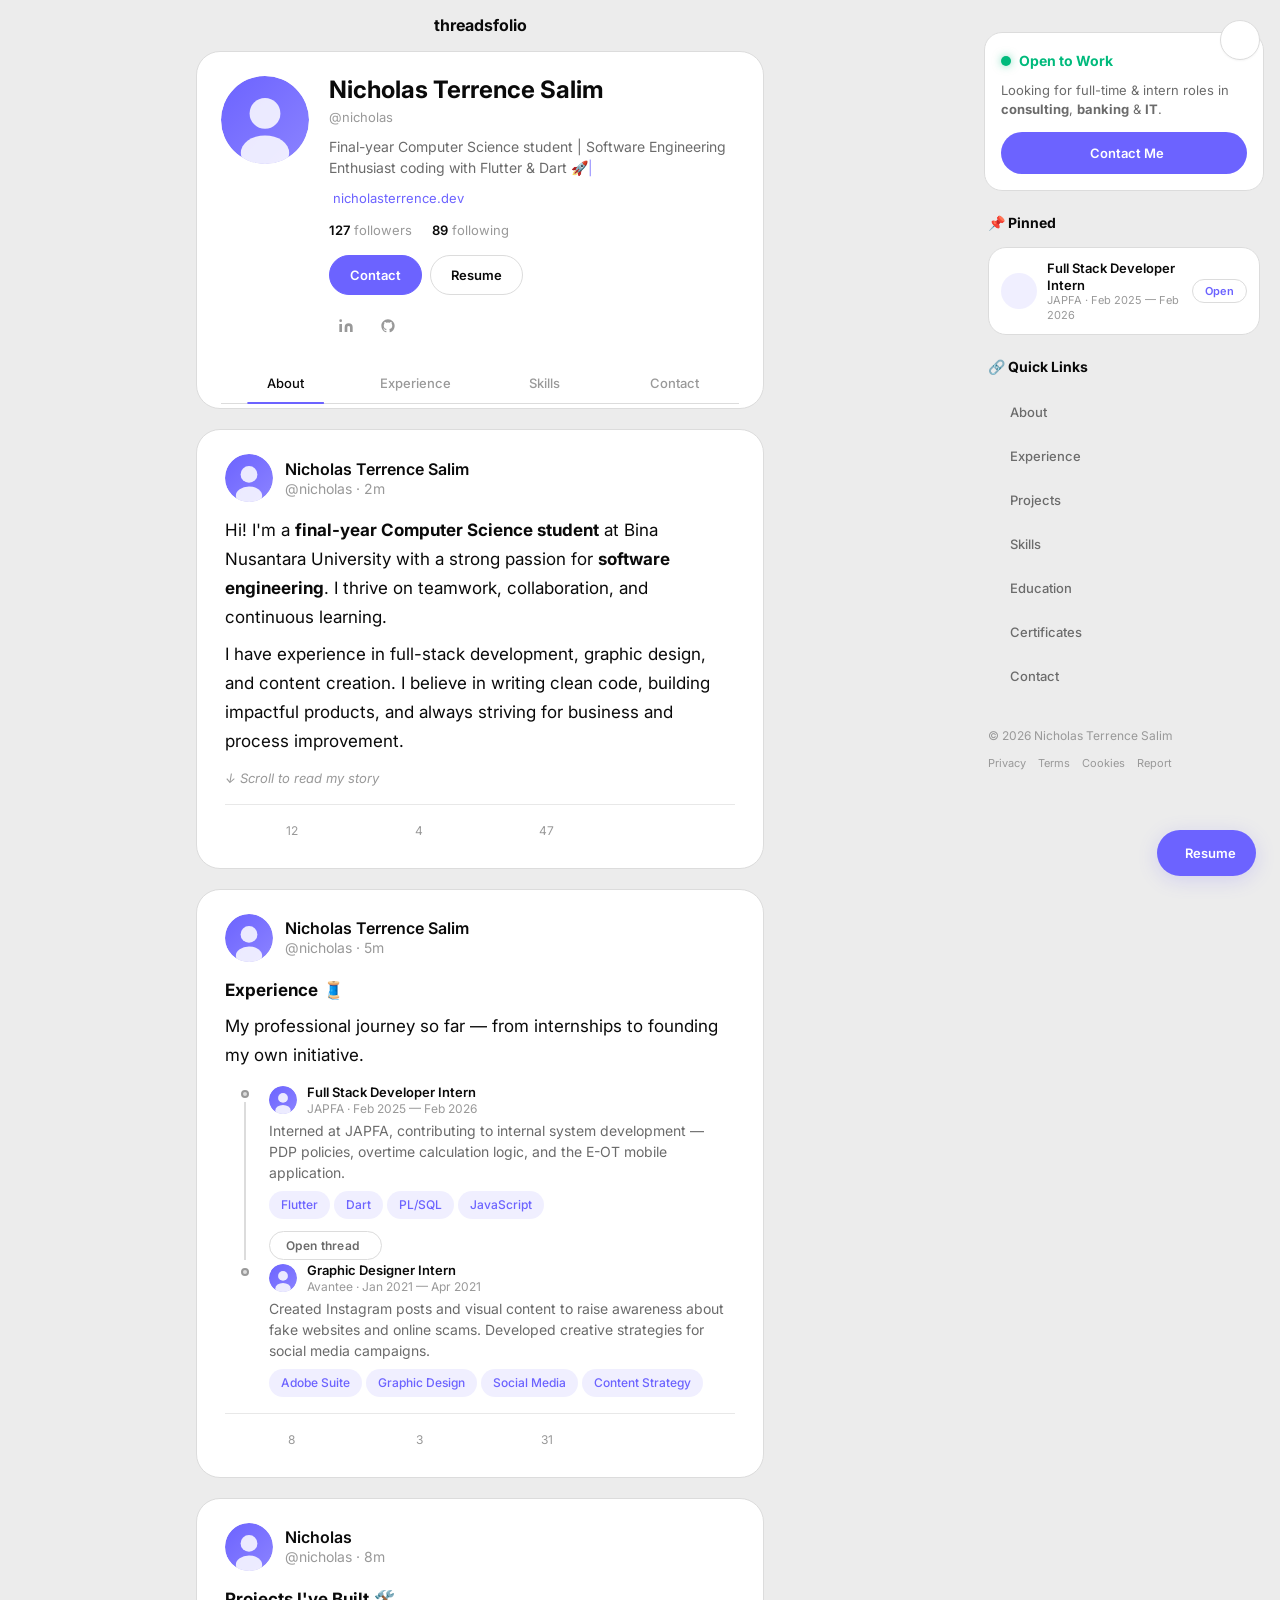
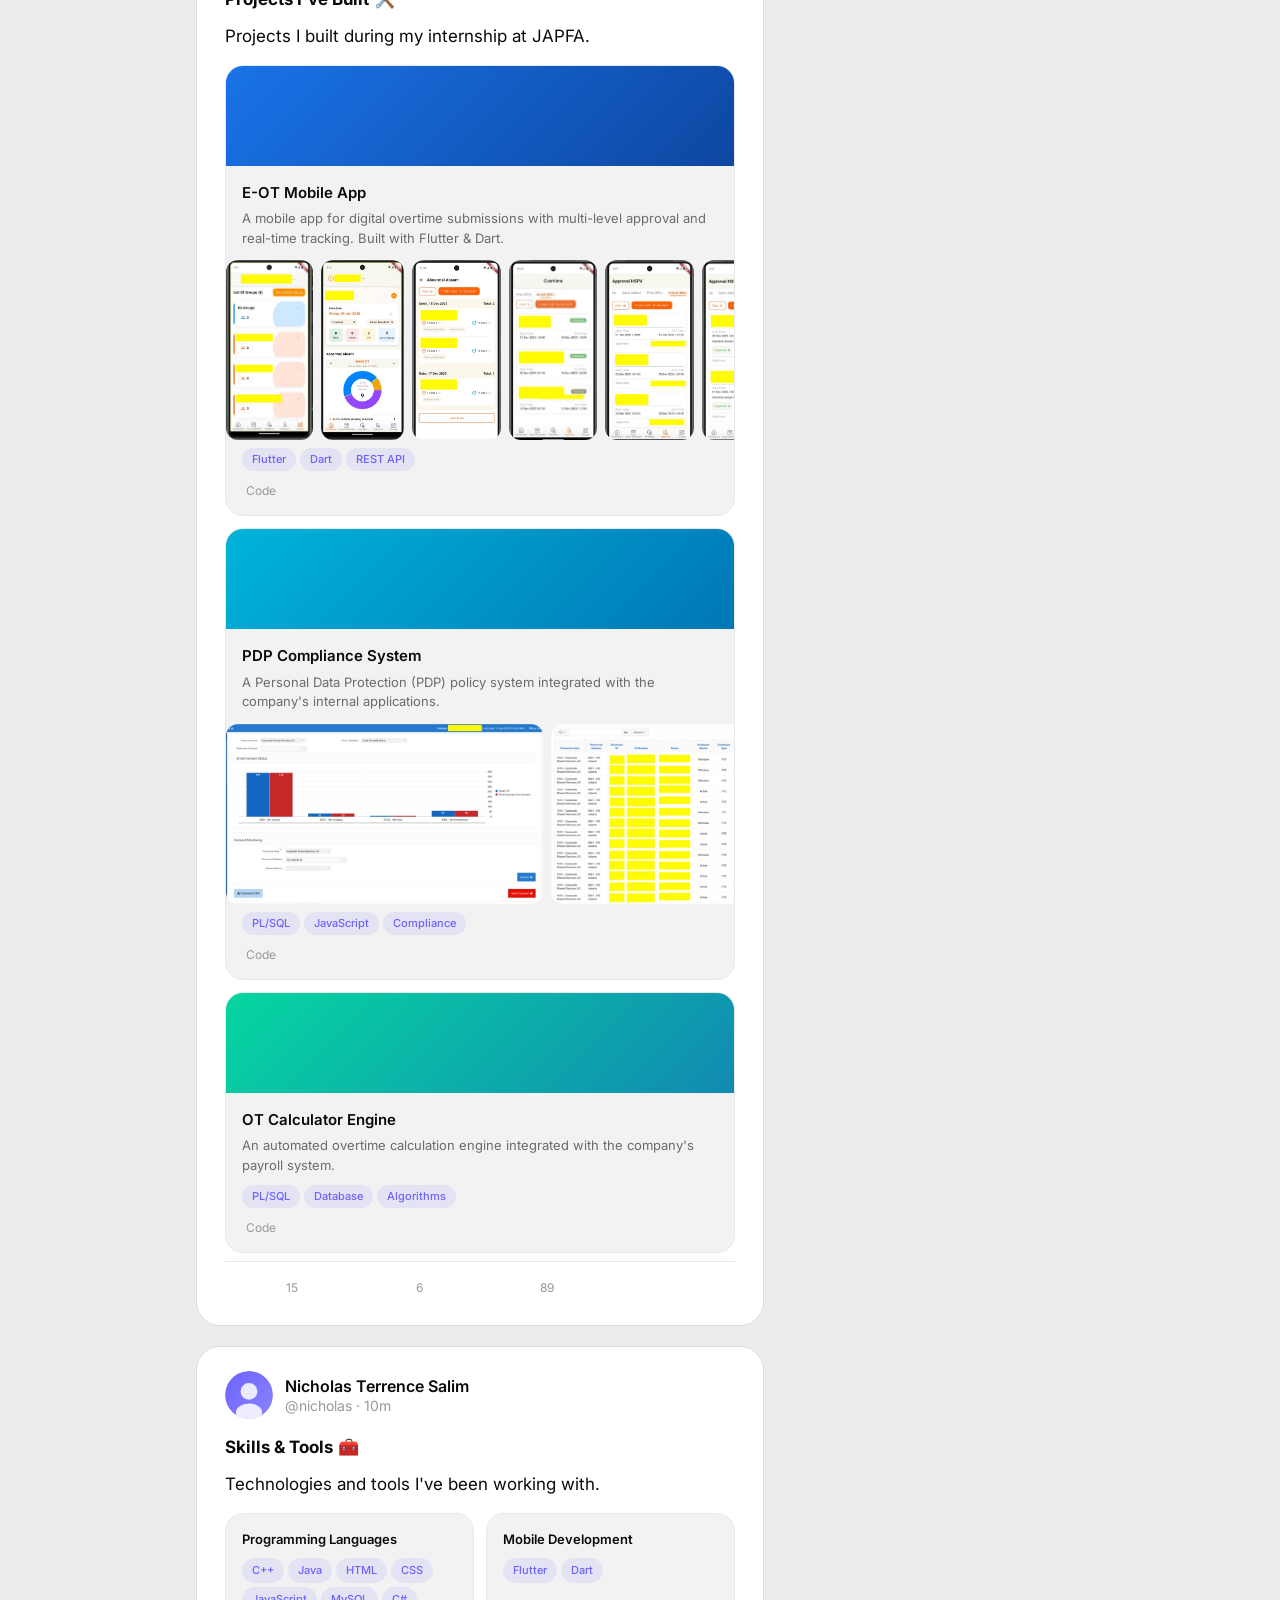
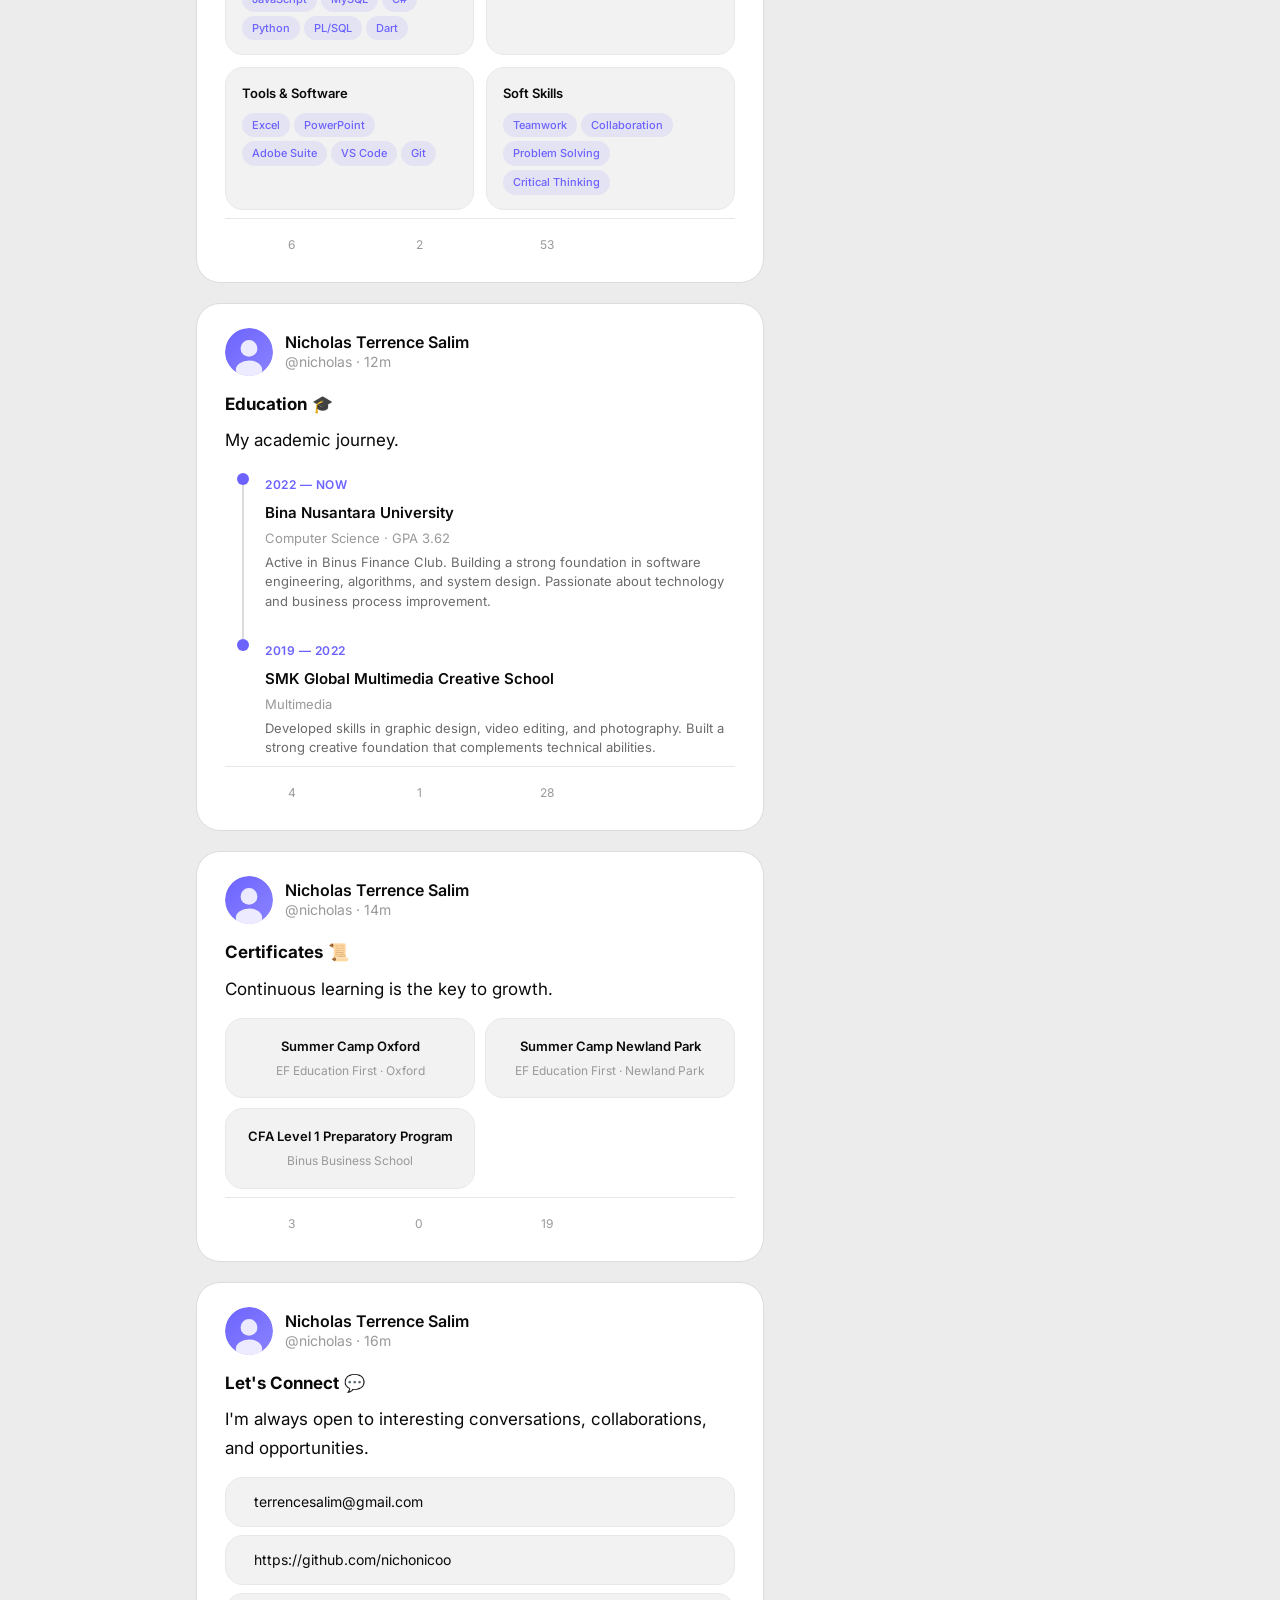
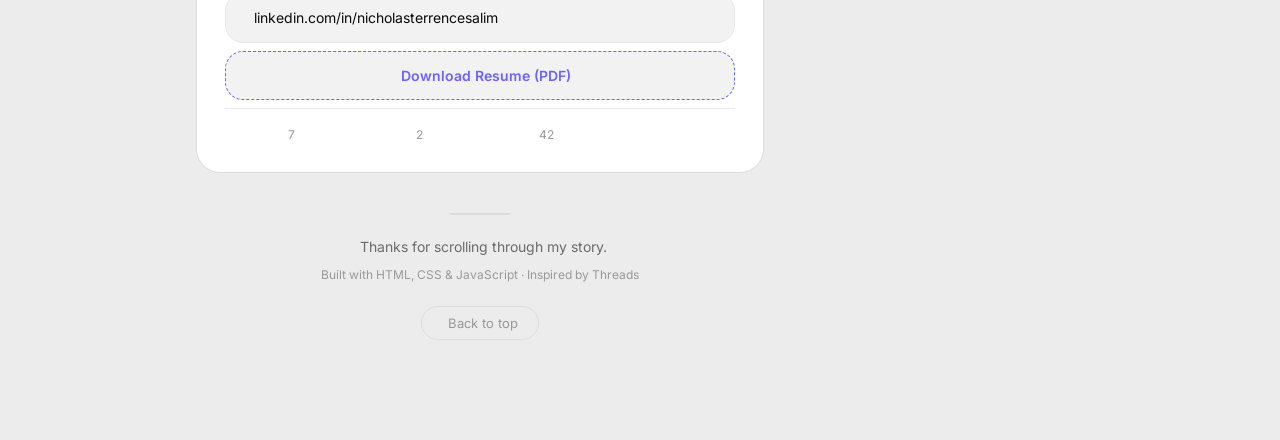
==== threadsfolio/index.html @ 84e7fad2 "initial push" ====
<!DOCTYPE html>
<html lang="en" data-theme="dark">
<head>
  <meta charset="UTF-8" />
  <meta name="viewport" content="width=device-width, initial-scale=1.0" />
  <title>Nicholas — Threadsfolio</title>
  <meta name="description" content="A Threads-inspired portfolio telling the story of Nicholas." />

  <!-- Lucide Icons -->
  <script src="https://unpkg.com/lucide@latest" defer></script>
  <!-- GSAP -->
  <script src="https://cdnjs.cloudflare.com/ajax/libs/gsap/3.12.5/gsap.min.js" defer></script>
  <script src="https://cdnjs.cloudflare.com/ajax/libs/gsap/3.12.5/ScrollTrigger.min.js" defer></script>
  <!-- Fonts -->
  <link rel="preconnect" href="https://fonts.googleapis.com" />
  <link rel="preconnect" href="https://fonts.gstatic.com" crossorigin />
  <link href="https://fonts.googleapis.com/css2?family=Inter:wght@300;400;500;600;700&display=swap" rel="stylesheet" />

  <!-- Stylesheets -->
  <link rel="stylesheet" href="css/style.css" />
  <link rel="stylesheet" href="css/components.css" />
  <link rel="stylesheet" href="css/animations.css" />
  <link rel="stylesheet" href="css/responsive.css" />
</head>
<body>

  <!-- ═══════════════════════════════════════
       SCROLL PROGRESS BAR
       ═══════════════════════════════════════ -->
  <div class="scroll-progress" id="scrollProgress"></div>

  <!-- ═══════════════════════════════════════
       THEME TOGGLE
       ═══════════════════════════════════════ -->
  <!-- ═══════════════════════════════════════
       TOP BAR
       ═══════════════════════════════════════ -->
  <header >
    <div class="topbar__inner">
      <a href="#" class="topbar__logo">
        <span>threadsfolio</span>
      </a>
    </div>
  </header>

  <button class="theme-toggle" id="themeToggle" aria-label="Toggle theme">
    <i data-lucide="moon" class="theme-icon-dark"></i>
    <i data-lucide="sun" class="theme-icon-light"></i>
  </button>

  <!-- ═══════════════════════════════════════
       FLOATING RESUME BUTTON
       ═══════════════════════════════════════ -->
  <a href="#" class="float-resume" data-tooltip="Download Resume">
    <i data-lucide="download"></i>
    <span>Resume</span>
  </a>

  <!-- ═══════════════════════════════════════
       MAIN FEED CONTAINER
       ═══════════════════════════════════════ -->
  <main class="feed" id="feed">

    <!-- ─── HERO ─── -->
    <section class="profile" id="hero">
      <div class="profile__header">
        <img src="assets/avatar.svg" alt="Nicholas" class="profile__avatar" />
        <div class="profile__info">
          <h1 class="profile__name">Nicholas Terrence Salim</h1>
          <p class="profile__handle">@nicholas</p>
          <p class="profile__bio">
            Final-year Computer Science student | Software Engineering Enthusiast <span class="typing-text" id="typingText"></span><span class="cursor">|</span>
          </p>
          <a href="https://nicholasterrence.dev" target="_blank" rel="noopener" class="profile__link">
            <i data-lucide="link"></i> nicholasterrence.dev
          </a>
          <div class="profile__stats">
            <span><strong>127</strong> followers</span>
            <span><strong>89</strong> following</span>
          </div>
          <div class="profile__actions">
            <a href="mailto:nicholas.terrence@example.com" class="profile__btn profile__btn--primary">Contact</a>
            <a href="#" class="profile__btn profile__btn--outline">Resume</a>
          </div>
          <div class="profile__social">
            <a href="https://linkedin.com/in/nicholas-terrence-salim" target="_blank" rel="noopener" class="profile__social-link" data-tooltip="LinkedIn">
              <svg width="18" height="18" viewBox="0 0 24 24" fill="currentColor" stroke="none">
                <path d="M16 8a6 6 0 0 1 6 6v7h-4v-7a2 2 0 0 0-2-2 2 2 0 0 0-2 2v7h-4v-7a6 6 0 0 1 6-6z"/>
                <rect width="4" height="12" x="2" y="9"/>
                <circle cx="4" cy="4" r="2"/>
              </svg>
            </a>
            <a href="https://github.com/nicholas-terrence" target="_blank" rel="noopener" class="profile__social-link" data-tooltip="GitHub">
              <svg width="18" height="18" viewBox="0 0 24 24" fill="currentColor" stroke="none">
                <path d="M12 2C6.477 2 2 6.477 2 12c0 4.42 2.865 8.167 6.839 9.49.5.092.682-.217.682-.482 0-.237-.008-.866-.013-1.7-2.782.604-3.369-1.34-3.369-1.34-.454-1.156-1.11-1.462-1.11-1.462-.908-.62.069-.608.069-.608 1.003.07 1.531 1.03 1.531 1.03.892 1.529 2.341 1.087 2.91.832.092-.647.35-1.088.636-1.338-2.22-.253-4.555-1.11-4.555-4.943 0-1.091.39-1.984 1.029-2.683-.103-.253-.446-1.27.098-2.647 0 0 .84-.269 2.75 1.025A9.578 9.578 0 0 1 12 6.836a9.59 9.59 0 0 1 2.504.337c1.909-1.294 2.747-1.025 2.747-1.025.546 1.377.203 2.394.1 2.647.64.699 1.028 1.592 1.028 2.683 0 3.842-2.339 4.687-4.566 4.935.359.309.678.919.678 1.852 0 1.336-.012 2.415-.012 2.743 0 .267.18.578.688.48C19.138 20.163 22 16.418 22 12c0-5.523-4.477-10-10-10z"/>
              </svg>
            </a>
            <a href="mailto:nicholas.terrence@example.com" class="profile__social-link" data-tooltip="Email">
              <i data-lucide="mail"></i>
            </a>
            <a href="#" class="profile__social-link" data-tooltip="Download Resume">
              <i data-lucide="download"></i>
            </a>
          </div>
        </div>
      </div>

      <!-- Tab Navigation -->
      <nav class="profile__tabs" id="profileTabs">
        <button class="profile__tab is-active" data-target="about">About</button>
        <button class="profile__tab" data-target="experience">Experience</button>
        <button class="profile__tab" data-target="skills">Skills</button>
        <button class="profile__tab" data-target="contact">Contact</button>
      </nav>
    </section>

    <!-- ─── ABOUT ─── -->
    <section class="post" id="about">
      <div class="post__header">
        <img src="assets/avatar.svg" alt="Nicholas" class="post__avatar" />
        <div class="post__user">
          <span class="post__name">Nicholas Terrence Salim</span>
          <span class="post__handle">@nicholas · 2m</span>
        </div>
        <i data-lucide="more-horizontal" class="post__more"></i>
      </div>
      <div class="post__content">
        <p>
          Hi! I'm a <strong>final-year Computer Science student</strong> at Bina Nusantara University with a strong passion for <strong>software engineering</strong>. I thrive on teamwork, collaboration, and continuous learning.
        </p>
        <p>
          I have experience in full-stack development, graphic design, and content creation. I believe in writing clean code, building impactful products, and always striving for business and process improvement.
        </p>
        <p class="post__tagline">↓ Scroll to read my story</p>
      </div>
      <div class="post__actions">
        <button class="post__action" aria-label="Reply"><i data-lucide="message-circle"></i><span>12</span></button>
        <button class="post__action" aria-label="Repost"><i data-lucide="repeat-2"></i><span>4</span></button>
        <button class="post__action" aria-label="Like"><i data-lucide="heart"></i><span>47</span></button>
        <button class="post__action" aria-label="Share"><i data-lucide="send"></i></button>
      </div>
    </section>

    <!-- ─── EXPERIENCE ─── -->
    <section class="post" id="experience">
      <div class="post__header">
        <img src="assets/avatar.svg" alt="Nicholas" class="post__avatar" />
        <div class="post__user">
            <span class="post__name">Nicholas Terrence Salim</span>
          <span class="post__handle">@nicholas · 5m</span>
        </div>
        <i data-lucide="more-horizontal" class="post__more"></i>
      </div>
      <div class="post__content">
        <p><strong>Experience</strong> 🧵</p>
        <p>My professional journey so far — from internships to founding my own initiative.</p>
      </div>

      <div class="thread-chain" id="experienceChain">
        <!-- JAPFA — Clickable Thread -->
        <article class="thread thread--clickable" data-thread-id="internship-japfa">
          <div class="thread__indicator">
            <div class="thread__dot"></div>
            <div class="thread__line"></div>
          </div>
          <div class="thread__body">
            <div class="thread__header">
              <img src="assets/avatar.svg" alt="Nicholas" class="thread__avatar" />
              <div class="thread__user">
                <span class="thread__name">Full Stack Developer Intern</span>
                <span class="thread__handle">JAPFA · Feb 2025 — Feb 2026</span>
              </div>
            </div>
            <p>Interned at JAPFA, contributing to internal system development — PDP policies, overtime calculation logic, and the E-OT mobile application.</p>
            <div class="thread__chips">
              <span class="chip">Flutter</span>
              <span class="chip">Dart</span>
              <span class="chip">PL/SQL</span>
              <span class="chip">JavaScript</span>
            </div>
            <button class="thread__open-btn" data-thread-id="internship-japfa">
              Open thread <i data-lucide="arrow-right"></i>
            </button>
          </div>
        </article>

        <!-- Experience 2: Avantee -->
        <article class="thread">
          <div class="thread__indicator">
            <div class="thread__dot"></div>
            <div class="thread__line"></div>
          </div>
          <div class="thread__body">
            <div class="thread__header">
              <img src="assets/avatar.svg" alt="Nicholas" class="thread__avatar" />
              <div class="thread__user">
                <span class="thread__name">Graphic Designer Intern</span>
                <span class="thread__handle">Avantee · Jan 2021 — Apr 2021</span>
              </div>
            </div>
            <p>Created Instagram posts and visual content to raise awareness about fake websites and online scams. Developed creative strategies for social media campaigns.</p>
            <div class="thread__chips">
              <span class="chip">Adobe Suite</span>
              <span class="chip">Graphic Design</span>
              <span class="chip">Social Media</span>
              <span class="chip">Content Strategy</span>
            </div>
          </div>
        </article>
      </div>

      <div class="post__actions">
        <button class="post__action" aria-label="Reply"><i data-lucide="message-circle"></i><span>8</span></button>
        <button class="post__action" aria-label="Repost"><i data-lucide="repeat-2"></i><span>3</span></button>
        <button class="post__action" aria-label="Like"><i data-lucide="heart"></i><span>31</span></button>
        <button class="post__action" aria-label="Share"><i data-lucide="send"></i></button>
      </div>
    </section>

    <!-- ─── CONTINUE THREAD ─── -->
    <section class="continue-thread" id="continueThread">
      <div class="continue-thread__line"></div>
      <button class="continue-thread__btn" data-target="projects">
        <span>Continue this thread</span>
        <i data-lucide="arrow-down"></i>
      </button>
      <div class="continue-thread__preview">
        <span>Next: Projects</span>
      </div>
    </section>

    <!-- ─── PROJECTS ─── -->
    <section class="post" id="projects">
      <div class="post__header">
        <img src="assets/avatar.svg" alt="Nicholas" class="post__avatar" />
        <div class="post__user">
          <span class="post__name">Nicholas</span>
          <span class="post__handle">@nicholas · 8m</span>
        </div>
        <i data-lucide="more-horizontal" class="post__more"></i>
      </div>
      <div class="post__content">
        <p><strong>Projects I've Built</strong> 🛠️</p>
        <p>Projects I built during my internship at JAPFA.</p>
      </div>

      <div class="project-cards" id="projectCards">
        <article class="project-card">
          <div class="project-card__cover" style="background: linear-gradient(135deg, #1a73e8 0%, #0d47a1 100%);">
            <span class="project-card__icon" data-lucide="smartphone"></span>
          </div>
          <div class="project-card__body">
            <h3 class="project-card__title">E-OT Mobile App</h3>
            <p class="project-card__desc">A mobile app for digital overtime submissions with multi-level approval and real-time tracking. Built with Flutter & Dart.</p>
            <div class="gallery" id="pdpGallery">
              <div class="gallery__track">
                <img src="assets/projects/E-OT/Group_Home.jpeg" alt="Group Home" class="gallery__img" />
                <img src="assets/projects/E-OT/Dashboard_SPV.jpeg" alt="SPV Dashboard" class="gallery__img" />
                <img src="assets/projects/E-OT/Abnormal_Absent.jpeg" alt="Abnormal Absent" class="gallery__img" />
                <img src="assets/projects/E-OT/List_BAL_Karyawan.jpeg" alt="Employee List BAL" class="gallery__img" />
                <img src="assets/projects/E-OT/List_Overtime_BAL_HSPV.jpeg" alt="HSPV List Overtime BAL" class="gallery__img" />
                <img src="assets/projects/E-OT/List_Overtime_SPL_HSPV.jpeg" alt="HSPV List Overtime SPL" class="gallery__img" />
                <img src="assets/projects/E-OT/Detail_Overtime_Plan_HSPV.jpeg" alt="HSPV Detail Overtime Plan" class="gallery__img" />
              </div>
            </div>
            <div class="project-card__chips">
              <span class="chip chip--sm">Flutter</span>
              <span class="chip chip--sm">Dart</span>
              <span class="chip chip--sm">REST API</span>
            </div>
            <div class="project-card__links">
              <a href="#" class="project-card__link"><i data-lucide="github"></i> Code</a>
            </div>
          </div>
        </article>

        <article class="project-card">
          <div class="project-card__cover" style="background: linear-gradient(135deg, #00b4d8 0%, #0077b6 100%);">
            <span class="project-card__icon" data-lucide="shield"></span>
          </div>
          <div class="project-card__body">
            <h3 class="project-card__title">PDP Compliance System</h3>
            <p class="project-card__desc">A Personal Data Protection (PDP) policy system integrated with the company's internal applications.</p>
            <!-- Image Gallery -->
            <div class="gallery" id="pdpGallery">
              <div class="gallery__track">
                <img src="assets/projects/PDP/PDP_Home_2.jpeg" alt="PDP Dashboard Screenshot-1" class="gallery__img" />
                <img src="assets/projects/PDP/PDP_Home_1.jpeg" alt="PDP Dashboard Screenshot-2" class="gallery__img" />
                <img src="assets/projects/PDP/PDP_Email_1.jpeg" alt="PDP Email Screenshot" class="gallery__img" />
                <img src="assets/projects/PDP/PDP_Parent_Role.jpeg" alt="PDP Parent Role Screenshot" class="gallery__img" />
                <img src="assets/projects/PDP/PDP_Web.jpeg" alt="PDP Web Screenshot" class="gallery__img" />
              </div>
            </div>
            <div class="project-card__chips">
              <span class="chip chip--sm">PL/SQL</span>
              <span class="chip chip--sm">JavaScript</span>
              <span class="chip chip--sm">Compliance</span>
            </div>
            <div class="project-card__links">
              <a href="#" class="project-card__link"><i data-lucide="github"></i> Code</a>
            </div>
          </div>
        </article>

        <article class="project-card">
          <div class="project-card__cover" style="background: linear-gradient(135deg, #06d6a0 0%, #118ab2 100%);">
            <span class="project-card__icon" data-lucide="calculator"></span>
          </div>
          <div class="project-card__body">
            <h3 class="project-card__title">OT Calculator Engine</h3>
            <p class="project-card__desc">An automated overtime calculation engine integrated with the company's payroll system.</p>
            <div class="project-card__chips">
              <span class="chip chip--sm">PL/SQL</span>
              <span class="chip chip--sm">Database</span>
              <span class="chip chip--sm">Algorithms</span>
            </div>
            <div class="project-card__links">
              <a href="#" class="project-card__link"><i data-lucide="github"></i> Code</a>
            </div>
          </div>
        </article>
      </div>

      <div class="post__actions">
        <button class="post__action" aria-label="Reply"><i data-lucide="message-circle"></i><span>15</span></button>
        <button class="post__action" aria-label="Repost"><i data-lucide="repeat-2"></i><span>6</span></button>
        <button class="post__action" aria-label="Like"><i data-lucide="heart"></i><span>89</span></button>
        <button class="post__action" aria-label="Share"><i data-lucide="send"></i></button>
      </div>
    </section>

    <!-- ─── CONTINUE THREAD 2 ─── -->
    <section class="continue-thread" id="continueThread2">
      <div class="continue-thread__line"></div>
      <button class="continue-thread__btn" data-target="skills">
        <span>Continue this thread</span>
        <i data-lucide="arrow-down"></i>
      </button>
      <div class="continue-thread__preview">
        <span>Next: Skills</span>
      </div>
    </section>

    <!-- ─── SKILLS ─── -->
    <section class="post" id="skills">
      <div class="post__header">
        <img src="assets/avatar.svg" alt="Nicholas" class="post__avatar" />
        <div class="post__user">
          <span class="post__name">Nicholas Terrence Salim</span>
          <span class="post__handle">@nicholas · 10m</span>
        </div>
        <i data-lucide="more-horizontal" class="post__more"></i>
      </div>
      <div class="post__content">
        <p><strong>Skills & Tools</strong> 🧰</p>
        <p>Technologies and tools I've been working with.</p>
      </div>

      <div class="skills-grid" id="skillsGrid">
        <div class="skills-category">
          <h4 class="skills-category__title">Programming Languages</h4>
          <div class="skills-chips">
            <span class="chip">C++</span>
            <span class="chip">Java</span>
            <span class="chip">HTML</span>
            <span class="chip">CSS</span>
            <span class="chip">JavaScript</span>
            <span class="chip">MySQL</span>
            <span class="chip">C#</span>
            <span class="chip">Python</span>
            <span class="chip">PL/SQL</span>
            <span class="chip">Dart</span>
          </div>
        </div>
        <div class="skills-category">
          <h4 class="skills-category__title">Mobile Development</h4>
          <div class="skills-chips">
            <span class="chip">Flutter</span>
            <span class="chip">Dart</span>
          </div>
        </div>
        <div class="skills-category">
          <h4 class="skills-category__title">Tools & Software</h4>
          <div class="skills-chips">
            <span class="chip">Excel</span>
            <span class="chip">PowerPoint</span>
            <span class="chip">Adobe Suite</span>
            <span class="chip">VS Code</span>
            <span class="chip">Git</span>
          </div>
        </div>
        <div class="skills-category">
          <h4 class="skills-category__title">Soft Skills</h4>
          <div class="skills-chips">
            <span class="chip">Teamwork</span>
            <span class="chip">Collaboration</span>
            <span class="chip">Problem Solving</span>
            <span class="chip">Critical Thinking</span>
          </div>
        </div>
      </div>

      <div class="post__actions">
        <button class="post__action" aria-label="Reply"><i data-lucide="message-circle"></i><span>6</span></button>
        <button class="post__action" aria-label="Repost"><i data-lucide="repeat-2"></i><span>2</span></button>
        <button class="post__action" aria-label="Like"><i data-lucide="heart"></i><span>53</span></button>
        <button class="post__action" aria-label="Share"><i data-lucide="send"></i></button>
      </div>
    </section>

    <!-- ─── CONTINUE THREAD 3 ─── -->
    <section class="continue-thread" id="continueThread3">
      <div class="continue-thread__line"></div>
      <button class="continue-thread__btn" data-target="education">
        <span>Continue this thread</span>
        <i data-lucide="arrow-down"></i>
      </button>
      <div class="continue-thread__preview">
        <span>Next: Education</span>
      </div>
    </section>

    <!-- ─── EDUCATION ─── -->
    <section class="post" id="education">
      <div class="post__header">
        <img src="assets/avatar.svg" alt="Nicholas" class="post__avatar" />
        <div class="post__user">
          <span class="post__name">Nicholas Terrence Salim</span>
          <span class="post__handle">@nicholas · 12m</span>
        </div>
        <i data-lucide="more-horizontal" class="post__more"></i>
      </div>
      <div class="post__content">
        <p><strong>Education</strong> 🎓</p>
        <p>My academic journey.</p>
      </div>

      <div class="timeline" id="timeline">
        <div class="timeline__item">
          <div class="timeline__dot"></div>
          <div class="timeline__content">
            <span class="timeline__year">2022 — Now</span>
            <h4 class="timeline__title">Bina Nusantara University</h4>
            <p class="timeline__sub">Computer Science · GPA 3.62</p>
            <p class="timeline__desc">Active in Binus Finance Club. Building a strong foundation in software engineering, algorithms, and system design. Passionate about technology and business process improvement.</p>
          </div>
        </div>
        <div class="timeline__item">
          <div class="timeline__dot"></div>
          <div class="timeline__content">
            <span class="timeline__year">2019 — 2022</span>
            <h4 class="timeline__title">SMK Global Multimedia Creative School</h4>
            <p class="timeline__sub">Multimedia</p>
            <p class="timeline__desc">Developed skills in graphic design, video editing, and photography. Built a strong creative foundation that complements technical abilities.</p>
          </div>
        </div>
      </div>

      <div class="post__actions">
        <button class="post__action" aria-label="Reply"><i data-lucide="message-circle"></i><span>4</span></button>
        <button class="post__action" aria-label="Repost"><i data-lucide="repeat-2"></i><span>1</span></button>
        <button class="post__action" aria-label="Like"><i data-lucide="heart"></i><span>28</span></button>
        <button class="post__action" aria-label="Share"><i data-lucide="send"></i></button>
      </div>
    </section>

    <!-- ─── CONTINUE THREAD 4 ─── -->
    <section class="continue-thread" id="continueThread4">
      <div class="continue-thread__line"></div>
      <button class="continue-thread__btn" data-target="certificates">
        <span>Continue this thread</span>
        <i data-lucide="arrow-down"></i>
      </button>
      <div class="continue-thread__preview">
        <span>Next: Certificates</span>
      </div>
    </section>

    <!-- ─── CERTIFICATES ─── -->
    <section class="post" id="certificates">
      <div class="post__header">
        <img src="assets/avatar.svg" alt="Nicholas" class="post__avatar" />
        <div class="post__user">
          <span class="post__name">Nicholas Terrence Salim</span>
          <span class="post__handle">@nicholas · 14m</span>
        </div>
        <i data-lucide="more-horizontal" class="post__more"></i>
      </div>
      <div class="post__content">
        <p><strong>Certificates</strong> 📜</p>
        <p>Continuous learning is the key to growth.</p>
      </div>

      <div class="cert-grid" id="certGrid">
        <div class="cert-card">
          <i data-lucide="award" class="cert-card__icon"></i>
          <h4>Summer Camp Oxford</h4>
          <p>EF Education First · Oxford</p>
        </div>
        <div class="cert-card">
          <i data-lucide="award" class="cert-card__icon"></i>
          <h4>Summer Camp Newland Park</h4>
          <p>EF Education First · Newland Park</p>
        </div>
        <div class="cert-card">
          <i data-lucide="award" class="cert-card__icon"></i>
          <h4>CFA Level 1 Preparatory Program</h4>
          <p>Binus Business School</p>
        </div>
      </div>

      <div class="post__actions">
        <button class="post__action" aria-label="Reply"><i data-lucide="message-circle"></i><span>3</span></button>
        <button class="post__action" aria-label="Repost"><i data-lucide="repeat-2"></i><span>0</span></button>
        <button class="post__action" aria-label="Like"><i data-lucide="heart"></i><span>19</span></button>
        <button class="post__action" aria-label="Share"><i data-lucide="send"></i></button>
      </div>
    </section>

    <!-- ─── CONTACT ─── -->
    <section class="post post--contact" id="contact">
      <div class="post__header">
        <img src="assets/avatar.svg" alt="Nicholas" class="post__avatar" />
        <div class="post__user">
          <span class="post__name">Nicholas Terrence Salim</span>
          <span class="post__handle">@nicholas · 16m</span>
        </div>
        <i data-lucide="more-horizontal" class="post__more"></i>
      </div>
      <div class="post__content">
        <p><strong>Let's Connect</strong> 💬</p>
        <p>I'm always open to interesting conversations, collaborations, and opportunities.</p>
      </div>

      <div class="contact-links" id="contactLinks">
        <a href="mailto:terrencesalim@gmail.com" class="contact-link">
          <i data-lucide="mail"></i>
          <span>terrencesalim@gmail.com</span>
        </a>
        <a href="https://github.com/nichonicoo" target="_blank" rel="noopener" class="contact-link">
          <i data-lucide="github"></i>
          <span>https://github.com/nichonicoo</span>
        </a>
        <a href="https://www.linkedin.com/in/nicholasterrencesalim" target="_blank" rel="noopener" class="contact-link">
          <i data-lucide="linkedin"></i>
          <span>linkedin.com/in/nicholasterrencesalim</span>
        </a>
        <a href="#" class="contact-link contact-link--resume">
          <i data-lucide="download"></i>
          <span>Download Resume (PDF)</span>
        </a>
      </div>

      <div class="post__actions">
        <button class="post__action" aria-label="Reply"><i data-lucide="message-circle"></i><span>7</span></button>
        <button class="post__action" aria-label="Repost"><i data-lucide="repeat-2"></i><span>2</span></button>
        <button class="post__action" aria-label="Like"><i data-lucide="heart"></i><span>42</span></button>
        <button class="post__action" aria-label="Share"><i data-lucide="send"></i></button>
      </div>
    </section>

    <!-- ─── FOOTER ─── -->
    <footer class="feed-footer">
      <div class="feed-footer__line"></div>
      <p class="feed-footer__text">
        <i data-lucide="heart"></i>
        Thanks for scrolling through my story.
      </p>
      <p class="feed-footer__sub">Built with HTML, CSS & JavaScript · Inspired by Threads</p>
      <button class="feed-footer__top" id="backToTop">
        <i data-lucide="arrow-up"></i> Back to top
      </button>
    </footer>

  </main>

  <!-- ═══════════════════════════════════════
       SIDEBAR (Desktop only)
       ═══════════════════════════════════════ -->
  <aside class="sidebar" id="sidebar">

    <!-- Open to Work -->
    <div class="sidebar__section sidebar__status">
      <div class="sidebar__status-badge">
        <span class="sidebar__status-dot"></span>
        <span class="sidebar__status-text">Open to Work</span>
      </div>
      <p class="sidebar__status-desc">Looking for full-time &amp; intern roles in <strong>consulting</strong>, <strong>banking</strong> &amp; <strong>IT</strong>.</p>
      <a href="mailto:terrencesalim@gmail.com" class="sidebar__contact-btn">
        <i data-lucide="mail"></i> Contact Me
      </a>
    </div>

    <!-- Pinned / Featured -->
    <div class="sidebar__section">
      <h3 class="sidebar__heading">📌 Pinned</h3>
      <div class="sidebar__pinned">
        <div class="sidebar__pinned-card">
          <div class="sidebar__pinned-icon">
            <i data-lucide="briefcase"></i>
          </div>
          <div class="sidebar__pinned-info">
            <span class="sidebar__pinned-title">Full Stack Developer Intern</span>
            <span class="sidebar__pinned-meta">JAPFA · Feb 2025 — Feb 2026</span>
          </div>
          <button class="sidebar__pinned-btn" data-thread-id="internship-japfa">Open</button>
        </div>
      </div>
    </div>

    <!-- Quick Links -->
    <div class="sidebar__section">
      <h3 class="sidebar__heading">🔗 Quick Links</h3>
      <nav class="sidebar__links">
        <a href="#about" class="sidebar__link" data-target="about">
          <i data-lucide="user"></i> About
        </a>
        <a href="#experience" class="sidebar__link" data-target="experience">
          <i data-lucide="briefcase"></i> Experience
        </a>
        <a href="#projects" class="sidebar__link" data-target="projects">
          <i data-lucide="code"></i> Projects
        </a>
        <a href="#skills" class="sidebar__link" data-target="skills">
          <i data-lucide="zap"></i> Skills
        </a>
        <a href="#education" class="sidebar__link" data-target="education">
          <i data-lucide="graduation-cap"></i> Education
        </a>
        <a href="#certificates" class="sidebar__link" data-target="certificates">
          <i data-lucide="award"></i> Certificates
        </a>
        <a href="#contact" class="sidebar__link" data-target="contact">
          <i data-lucide="send"></i> Contact
        </a>
      </nav>
    </div>

    <!-- Footer -->
    <div class="sidebar__section sidebar__footer">
      <p>© 2026 Nicholas Terrence Salim</p>
      <div class="sidebar__footer-links">
        <a href="#">Privacy</a>
        <a href="#">Terms</a>
        <a href="#">Cookies</a>
        <a href="#">Report</a>
      </div>
    </div>
  </aside>

  <!-- ═══════════════════════════════════════
       LIGHTBOX (Image Popup)
       ═══════════════════════════════════════ -->
  <div class="lightbox" id="lightbox">
    <button class="lightbox__close" id="lightboxClose" aria-label="Close">
      <i data-lucide="x"></i>
    </button>
    <button class="lightbox__nav lightbox__nav--prev" id="lightboxPrev" aria-label="Previous">
      <i data-lucide="chevron-left"></i>
    </button>
    <img src="" alt="" class="lightbox__img" id="lightboxImg" />
    <button class="lightbox__nav lightbox__nav--next" id="lightboxNext" aria-label="Next">
      <i data-lucide="chevron-right"></i>
    </button>
  </div>

  <!-- ═══════════════════════════════════════
       THREAD MODAL (Overlay)
       ═══════════════════════════════════════ -->
  <div class="thread-overlay" id="threadOverlay">
    <div class="thread-modal" id="threadModal">
      <div class="thread-modal__header">
        <button class="thread-modal__close" id="threadModalClose" aria-label="Close">
          <i data-lucide="x"></i>
        </button>
        <span class="thread-modal__title">Thread</span>
      </div>
      <div class="thread-modal__body" id="threadModalBody">
        <!-- Dynamic content loaded by JS -->
      </div>
    </div>
  </div>

  <!-- ═══════════════════════════════════════
       SCRIPTS
       ═══════════════════════════════════════ -->
  <script src="js/data.js"></script>
  <script src="js/theme.js"></script>
  <script src="js/typing.js"></script>
  <script src="js/navigation.js"></script>
  <script src="js/thread-modal.js"></script>
  <script src="js/app.js"></script>
</body>
</html>
---- threadsfolio/css/style.css ----
/* ═══════════════════════════════════════
   STYLE.CSS — Base Styles & Variables
   ═══════════════════════════════════════ */

/* ─── CSS Variables ─── */
:root {
  /* Colors — Light Theme */
  --bg-primary: #ececec;
  --bg-secondary: #ffffff;
  --bg-tertiary: #f2f2f2;
  --bg-hover: #e8e8e8;

  --text-primary: #0a0a0a;
  --text-secondary: #6b6b6b;
  --text-tertiary: #999999;

  --border-color: #dcdcdc;
  --border-light: #e8e8e8;

  --accent: #6c63ff;
  --accent-hover: #5a52d5;
  --accent-light: rgba(108, 99, 255, 0.1);
  --accent-glow: rgba(108, 99, 255, 0.2);

  --heart-color: #ff3040;
  --retweet-color: #00ba7c;
  --reply-color: #1d9bf0;

  --shadow-sm: 0 1px 2px rgba(0, 0, 0, 0.04);
  --shadow-md: 0 4px 12px rgba(0, 0, 0, 0.06);
  --shadow-lg: 0 8px 30px rgba(0, 0, 0, 0.08);

  --radius-sm: 12px;
  --radius-md: 18px;
  --radius-lg: 24px;
  --radius-full: 9999px;

  --font-sans: 'Inter', -apple-system, BlinkMacSystemFont, 'Segoe UI', sans-serif;
  --font-mono: 'SF Mono', 'Fira Code', monospace;

  --max-width: 600px;
  --sidebar-width: 280px;
  --header-height: 0px;

  --transition-fast: 0.15s ease;
  --transition-base: 0.25s ease;
  --transition-slow: 0.4s cubic-bezier(0.16, 1, 0.3, 1);
}

/* ─── Dark Theme ─── */
[data-theme="dark"] {
  --bg-primary: #0a0a0a;
  --bg-secondary: #181818;
  --bg-tertiary: #202020;
  --bg-hover: #282828;

  --text-primary: #f0f0f0;
  --text-secondary: #a0a0a0;
  --text-tertiary: #666666;

  --border-color: #2a2a2a;
  --border-light: #1a1a1a;

  --accent: #8b83ff;
  --accent-hover: #a09aff;
  --accent-light: rgba(139, 131, 255, 0.1);
  --accent-glow: rgba(139, 131, 255, 0.2);

  --shadow-sm: 0 1px 2px rgba(0, 0, 0, 0.3);
  --shadow-md: 0 4px 12px rgba(0, 0, 0, 0.4);
  --shadow-lg: 0 8px 30px rgba(0, 0, 0, 0.5);
}

/* ─── Reset ─── */
*,
*::before,
*::after {
  margin: 0;
  padding: 0;
  box-sizing: border-box;
}

html {
  scroll-behavior: smooth;
  -webkit-font-smoothing: antialiased;
  -moz-osx-font-smoothing: grayscale;
  overflow-x: hidden;
}

body {
  font-family: var(--font-sans);
  font-size: 17px;
  line-height: 1.7;
  color: var(--text-primary);
  background-color: var(--bg-primary);
  transition: background-color var(--transition-base), color var(--transition-base);
  min-height: 100vh;
  overflow-x: hidden;
  position: relative;
  width: 100%;
}

}

img {
  max-width: 100%;
  display: block;
}

a {
  color: var(--accent);
  text-decoration: none;
  transition: color var(--transition-fast);
}

a:hover {
  color: var(--accent-hover);
}

button {
  font-family: inherit;
  cursor: pointer;
  border: none;
  background: none;
  color: inherit;
  font-size: inherit;
}

/* ─── Scrollbar ─── */
::-webkit-scrollbar {
  width: 6px;
}

::-webkit-scrollbar-track {
  background: transparent;
}

::-webkit-scrollbar-thumb {
  background: var(--border-color);
  border-radius: var(--radius-full);
}

::-webkit-scrollbar-thumb:hover {
  background: var(--text-tertiary);
}

/* ─── Selection ─── */
::selection {
  background: var(--accent);
  color: white;
}

/* ─── Scroll Progress Bar ─── */
.scroll-progress {
  position: fixed;
  top: 0;
  left: 0;
  width: 0%;
  height: 3px;
  background: linear-gradient(90deg, var(--accent), var(--accent-hover));
  z-index: 1000;
  transition: width 0.1s linear;
  will-change: width;
}

/* ─── Theme Toggle ─── */
.theme-toggle {
  position: fixed;
  top: 20px;
  right: 20px;
  z-index: 100;
  width: 40px;
  height: 40px;
  border-radius: var(--radius-full);
  display: flex;
  align-items: center;
  justify-content: center;
  background: var(--bg-secondary);
  border: 1px solid var(--border-color);
  color: var(--text-secondary);
  transition: all var(--transition-fast);
  box-shadow: var(--shadow-sm);
  cursor: pointer;
}

.theme-toggle:hover {
  background: var(--bg-hover);
  color: var(--text-primary);
  box-shadow: var(--shadow-md);
}

.theme-toggle svg {
  width: 18px;
  height: 18px;
}

[data-theme="dark"] .theme-icon-dark { display: none; }
[data-theme="light"] .theme-icon-light { display: none; }

/* ─── Feed ─── */
.feed {
  max-width: var(--max-width);
  margin: 0 auto;
  padding: 0 16px 80px;
  position: relative;
}

@media (min-width: 1200px) {
  .feed {
    margin: 0 calc((100vw - var(--sidebar-width)) / 2) 0 auto;
  }
}

/* ─── Typing Cursor ─── */
.cursor {
  display: inline-block;
  animation: blink 1s step-end infinite;
  color: var(--accent);
  font-weight: 300;
}

@keyframes blink {
  0%, 50% { opacity: 1; }
  51%, 100% { opacity: 0; }
}
---- threadsfolio/css/components.css ----
/* ═══════════════════════════════════════
   COMPONENTS.CSS — Post, Thread, Card Components
   ═══════════════════════════════════════ */

/* ─── Post ─── */
.post {
  background: var(--bg-secondary);
  border: 1px solid var(--border-color);
  border-radius: var(--radius-lg);
  padding: 24px 28px;
  margin-top: 20px;
  transition: all var(--transition-base);
  position: relative;
}

.post:hover {
  border-color: var(--accent);
  box-shadow: var(--shadow-md);
}

.post__header {
  display: flex;
  align-items: center;
  gap: 12px;
  margin-bottom: 14px;
}

.post__avatar {
  width: 48px;
  height: 48px;
  border-radius: var(--radius-full);
  object-fit: cover;
  flex-shrink: 0;
  background: var(--bg-tertiary);
}

.post__user {
  flex: 1;
  display: flex;
  flex-direction: column;
}

.post__name {
  font-weight: 600;
  font-size: 16px;
  color: var(--text-primary);
  line-height: 1.3;
}

.post__handle {
  font-size: 14px;
  color: var(--text-tertiary);
  line-height: 1.3;
}

.post__more {
  width: 18px;
  height: 18px;
  color: var(--text-tertiary);
  cursor: pointer;
  transition: color var(--transition-fast);
}

.post__more:hover {
  color: var(--text-primary);
}

.post__content {
  margin-bottom: 14px;
}

.post__content p {
  margin-bottom: 8px;
  color: var(--text-primary);
}

.post__content p:last-child {
  margin-bottom: 0;
}

.post__tagline {
  color: var(--text-tertiary) !important;
  font-size: 13px;
  margin-top: 12px !important;
  font-style: italic;
}

.post__actions {
  display: flex;
  align-items: center;
  gap: 0;
  padding-top: 12px;
  border-top: 1px solid var(--border-light);
  margin-top: 4px;
}

.post__action {
  display: flex;
  align-items: center;
  gap: 6px;
  padding: 6px 12px;
  border-radius: var(--radius-sm);
  color: var(--text-tertiary);
  font-size: 13px;
  transition: all var(--transition-fast);
  flex: 1;
  justify-content: center;
}

.post__action svg {
  width: 16px;
  height: 16px;
}

.post__action:hover {
  background: var(--accent-light);
}

.post__action:nth-child(1):hover { color: var(--reply-color); }
.post__action:nth-child(2):hover { color: var(--retweet-color); }
.post__action:nth-child(3):hover { color: var(--heart-color); }
.post__action:nth-child(4):hover { color: var(--accent); }

.post__action span {
  font-size: 12px;
}

/* ─── Profile Hero ─── */
.profile {
  padding: 24px 24px 0;
  margin-top: 0;
  background: var(--bg-secondary);
  border: 1px solid var(--border-color);
  border-radius: var(--radius-lg);
}

.profile__header {
  display: flex;
  align-items: flex-start;
  gap: 20px;
  margin-bottom: 20px;
}

.profile__avatar {
  width: 88px;
  height: 88px;
  border-radius: var(--radius-full);
  object-fit: cover;
  background: var(--bg-tertiary);
  flex-shrink: 0;
}

.profile__info {
  flex: 1;
  min-width: 0;
}

.profile__name {
  font-size: 24px;
  font-weight: 700;
  color: var(--text-primary);
  line-height: 1.2;
}

.profile__handle {
  font-size: 13px;
  color: var(--text-tertiary);
  margin-top: 1px;
}

.profile__bio {
  font-size: 14px;
  color: var(--text-secondary);
  line-height: 1.5;
  margin-top: 8px;
}

.profile__link {
  display: inline-flex;
  align-items: center;
  gap: 4px;
  font-size: 13px;
  color: var(--accent);
  margin-top: 4px;
  text-decoration: none;
}

.profile__link svg {
  width: 14px;
  height: 14px;
}

.profile__link:hover {
  text-decoration: underline;
}

.profile__stats {
  display: flex;
  gap: 20px;
  margin-top: 10px;
  font-size: 13px;
  color: var(--text-tertiary);
}

.profile__stats strong {
  color: var(--text-primary);
  font-weight: 600;
}

.profile__actions {
  display: flex;
  gap: 8px;
  margin-top: 14px;
}

.profile__btn {
  display: inline-flex;
  align-items: center;
  justify-content: center;
  padding: 8px 20px;
  font-size: 13px;
  font-weight: 600;
  border-radius: var(--radius-full);
  text-decoration: none;
  transition: all var(--transition-fast);
  cursor: pointer;
}

.profile__btn--primary {
  background: var(--accent);
  color: white;
  border: 1px solid var(--accent);
}

.profile__btn--primary:hover {
  background: var(--accent-hover);
  border-color: var(--accent-hover);
  color: white;
}

.profile__btn--outline {
  background: transparent;
  color: var(--text-primary);
  border: 1px solid var(--border-color);
}

.profile__btn--outline:hover {
  border-color: var(--text-tertiary);
  background: var(--bg-hover);
}

.profile__social {
  display: flex;
  align-items: center;
  gap: 8px;
  margin-top: 14px;
}

.profile__social-link {
  display: flex;
  align-items: center;
  justify-content: center;
  width: 34px;
  height: 34px;
  border-radius: var(--radius-full);
  color: var(--text-tertiary);
  transition: all var(--transition-fast);
  position: relative;
}

.profile__social-link svg {
  width: 16px;
  height: 16px;
}

.profile__social-link:hover {
  color: var(--accent);
  background: var(--accent-light);
}

/* Tooltip for social links */
.profile__social-link::after {
  content: attr(data-tooltip);
  position: absolute;
  bottom: calc(100% + 6px);
  left: 50%;
  transform: translateX(-50%) scale(0.8);
  white-space: nowrap;
  padding: 4px 8px;
  font-size: 11px;
  font-weight: 500;
  color: white;
  background: var(--text-primary);
  border-radius: 6px;
  opacity: 0;
  pointer-events: none;
  transition: all 0.15s ease;
}

.profile__social-link:hover::after {
  opacity: 1;
  transform: translateX(-50%) scale(1);
}

/* ─── Profile Tabs ─── */
.profile__tabs {
  display: flex;
  border-bottom: 1px solid var(--border-color);
  margin-bottom: 4px;
}

.profile__tab {
  flex: 1;
  padding: 12px 8px;
  font-size: 13px;
  font-weight: 500;
  color: var(--text-tertiary);
  background: transparent;
  border: none;
  cursor: pointer;
  position: relative;
  transition: color var(--transition-fast);
}

.profile__tab::after {
  content: '';
  position: absolute;
  bottom: -1px;
  left: 50%;
  transform: translateX(-50%) scaleX(0);
  width: 60%;
  height: 2px;
  background: var(--accent);
  border-radius: 2px;
  transition: transform var(--transition-fast);
}

.profile__tab:hover {
  color: var(--text-primary);
}

.profile__tab.is-active {
  color: var(--text-primary);
}

.profile__tab.is-active::after {
  transform: translateX(-50%) scaleX(1);
}

/* ─── Image Gallery ─── */
.gallery {
  overflow-x: auto;
  scroll-snap-type: x mandatory;
  -webkit-overflow-scrolling: touch;
  margin: 12px -16px 8px;
  padding: 0 16px;
  cursor: grab;
}

.gallery::-webkit-scrollbar {
  height: 4px;
}

.gallery::-webkit-scrollbar-thumb {
  background: var(--border-color);
  border-radius: 4px;
}

.gallery__track {
  display: flex;
  gap: 8px;
  width: max-content;
}

.gallery__img {
  height: 180px;
  width: auto;
  max-width: none;
  border-radius: var(--radius-sm);
  object-fit: cover;
  scroll-snap-align: start;
  cursor: pointer;
  transition: transform var(--transition-fast), box-shadow var(--transition-fast);
  background: var(--bg-tertiary);
}

.gallery__img:hover {
  transform: scale(1.02);
  box-shadow: var(--shadow-md);
}

.gallery__img:hover {
  transform: scale(1.02);
  box-shadow: var(--shadow-md);
}

/* ─── Lightbox ─── */
.lightbox {
  position: fixed;
  inset: 0;
  z-index: 10000;
  background: rgba(0, 0, 0, 0.9);
  backdrop-filter: blur(8px);
  display: flex;
  align-items: center;
  justify-content: center;
  opacity: 0;
  visibility: hidden;
  pointer-events: none;
  transition: opacity 0.3s ease, visibility 0.3s ease;
  padding: 40px;
}

.lightbox--open {
  opacity: 1;
  visibility: visible;
  pointer-events: auto;
}

.lightbox__img {
  max-width: 90vw;
  max-height: 85vh;
  border-radius: var(--radius-md);
  object-fit: contain;
  transform: scale(0.9);
  transition: transform 0.35s cubic-bezier(0.16, 1, 0.3, 1);
  box-shadow: 0 20px 60px rgba(0, 0, 0, 0.5);
}

.lightbox--open .lightbox__img {
  transform: scale(1);
}

.lightbox__close {
  position: absolute;
  top: 20px;
  right: 20px;
  width: 40px;
  height: 40px;
  border-radius: var(--radius-full);
  background: rgba(255, 255, 255, 0.1);
  border: none;
  color: white;
  display: flex;
  align-items: center;
  justify-content: center;
  cursor: pointer;
  transition: background var(--transition-fast);
  z-index: 10;
}

.lightbox__close svg {
  width: 22px;
  height: 22px;
}

.lightbox__close:hover {
  background: rgba(255, 255, 255, 0.2);
}

.lightbox__nav {
  position: absolute;
  top: 50%;
  transform: translateY(-50%);
  width: 44px;
  height: 44px;
  border-radius: var(--radius-full);
  background: rgba(255, 255, 255, 0.1);
  border: none;
  color: white;
  display: flex;
  align-items: center;
  justify-content: center;
  cursor: pointer;
  transition: background var(--transition-fast);
  z-index: 10;
}

.lightbox__nav svg {
  width: 24px;
  height: 24px;
}

.lightbox__nav:hover {
  background: rgba(255, 255, 255, 0.25);
}

.lightbox__nav--prev { left: 20px; }
.lightbox__nav--next { right: 20px; }

@media (max-width: 640px) {
  .lightbox {
    padding: 16px;
  }

  .lightbox__nav {
    width: 36px;
    height: 36px;
  }

  .lightbox__nav--prev { left: 8px; }
  .lightbox__nav--next { right: 8px; }

  .lightbox__close {
    top: 12px;
    right: 12px;
    width: 36px;
    height: 36px;
  }

  .gallery__img {
    height: 140px;
  }
}

/* ─── Floating Resume Button ─── */
.float-resume {
  position: fixed;
  bottom: 24px;
  right: 24px;
  z-index: 100;
  display: flex;
  align-items: center;
  gap: 8px;
  padding: 12px 20px;
  font-size: 13px;
  font-weight: 600;
  color: white;
  background: var(--accent);
  border-radius: var(--radius-full);
  box-shadow: 0 4px 20px var(--accent-glow);
  transition: all var(--transition-fast);
  text-decoration: none;
}

.float-resume svg {
  width: 16px;
  height: 16px;
}

.float-resume:hover {
  transform: translateY(-3px);
  box-shadow: 0 8px 30px var(--accent-glow);
  background: var(--accent-hover);
  color: white;
}

/* Tooltip */
.float-resume::after {
  content: attr(data-tooltip);
  position: absolute;
  bottom: calc(100% + 12px);
  right: 0;
  white-space: nowrap;
  padding: 6px 12px;
  font-size: 12px;
  font-weight: 500;
  color: white;
  background: var(--text-primary);
  border-radius: 6px;
  opacity: 0;
  pointer-events: none;
  transition: all 0.15s ease;
}

.float-resume:hover::after {
  opacity: 1;
}

/* ─── Thread Chain ─── */
.thread-chain {
  margin: 12px 0 8px;
  padding-left: 8px;
}

.thread {
  display: flex;
  gap: 12px;
  position: relative;
}

.thread + .thread {
  margin-top: 2px;
}

.thread__indicator {
  display: flex;
  flex-direction: column;
  align-items: center;
  width: 24px;
  flex-shrink: 0;
  padding-top: 6px;
}

.thread__dot {
  width: 8px;
  height: 8px;
  border-radius: var(--radius-full);
  background: var(--border-color);
  border: 2px solid var(--text-tertiary);
  flex-shrink: 0;
  transition: all var(--transition-fast);
}

.thread--clickable:hover .thread__dot {
  border-color: var(--accent);
  background: var(--accent);
}

.thread__line {
  width: 2px;
  flex: 1;
  background: var(--border-color);
  margin-top: 4px;
}

.thread:last-child .thread__line {
  display: none;
}

.thread__body {
  flex: 1;
  padding-bottom: 8px;
}

.thread__header {
  display: flex;
  align-items: center;
  gap: 10px;
  margin-bottom: 3px;
}

.thread__avatar {
  width: 28px;
  height: 28px;
  border-radius: var(--radius-full);
  object-fit: cover;
  flex-shrink: 0;
  background: var(--bg-tertiary);
}

.thread__user {
  display: flex;
  flex-direction: column;
}

.thread__name {
  font-weight: 600;
  font-size: 13px;
  color: var(--text-primary);
  line-height: 1.3;
}

.thread__handle {
  font-size: 12px;
  color: var(--text-tertiary);
  line-height: 1.3;
}

.thread__body p {
  font-size: 14px;
  color: var(--text-secondary);
  line-height: 1.5;
}

.thread__body .chip {
  pointer-events: none;
}

/* ─── Chips ─── */
.thread__chips {
  display: flex;
  flex-wrap: wrap;
  gap: 4px;
  margin-top: 8px;
}

.chip {
  display: inline-block;
  padding: 4px 12px;
  font-size: 12px;
  font-weight: 500;
  color: var(--accent);
  background: var(--accent-light);
  border-radius: var(--radius-full);
  transition: all var(--transition-fast);
}

.chip:hover {
  background: var(--accent);
  color: white;
}

.chip--sm {
  padding: 2px 10px;
  font-size: 11px;
}

/* ─── Clickable Thread ─── */
.thread--clickable {
  cursor: pointer;
}

.thread--clickable .thread__body {
  border-radius: var(--radius-md);
  padding: 6px 12px 2px 12px;
  margin: -6px -12px -2px -12px;
  transition: background var(--transition-fast);
}

.thread--clickable:hover .thread__body {
  background: var(--bg-hover);
}

.thread__open-btn {
  display: inline-flex;
  align-items: center;
  gap: 6px;
  margin-top: 12px;
  padding: 6px 16px;
  font-size: 12px;
  font-weight: 600;
  color: var(--text-secondary);
  background: transparent;
  border-radius: var(--radius-full);
  border: 1px solid var(--border-color);
  cursor: pointer;
  transition: all var(--transition-fast);
  letter-spacing: 0.3px;
}

.thread__open-btn svg {
  width: 14px;
  height: 14px;
  transition: transform var(--transition-fast);
}

.thread__open-btn:hover {
  border-color: var(--accent);
  color: var(--accent);
  background: transparent;
}

.thread__open-btn:hover svg {
  transform: translateX(3px);
}

/* ─── Thread Modal Overlay ─── */
.thread-overlay {
  position: fixed;
  inset: 0;
  z-index: 9999;
  background: rgba(0, 0, 0, 0.6);
  backdrop-filter: blur(4px);
  display: flex;
  align-items: center;
  justify-content: center;
  opacity: 0;
  visibility: hidden;
  pointer-events: none;
  transition: opacity 0.3s ease, visibility 0.3s ease;
  padding: 20px;
}

.thread-overlay--open {
  opacity: 1;
  visibility: visible;
  pointer-events: auto;
}

.thread-modal {
  width: 100%;
  max-width: 580px;
  max-height: 85vh;
  background: var(--bg-primary);
  border-radius: var(--radius-lg);
  overflow: hidden;
  display: flex;
  flex-direction: column;
  transform: scale(0.92) translateY(20px);
  transition: transform 0.35s cubic-bezier(0.16, 1, 0.3, 1);
  box-shadow: 0 20px 60px rgba(0, 0, 0, 0.3);
}

.thread-overlay--open .thread-modal {
  transform: scale(1) translateY(0);
}

/* Mobile: bottom sheet style */
@media (max-width: 640px) {
  .thread-overlay {
    align-items: flex-end;
    padding: 0;
  }

  .thread-modal {
    max-height: 92vh;
    max-width: 100%;
    border-radius: var(--radius-lg) var(--radius-lg) 0 0;
    transform: translateY(100%);
    transition: transform 0.4s cubic-bezier(0.16, 1, 0.3, 1);
    box-shadow: 0 -10px 40px rgba(0, 0, 0, 0.2);
  }

  .thread-overlay--open .thread-modal {
    transform: translateY(0);
  }

  .thread-modal__body {
    padding: 16px;
  }
}

.thread-modal__header {
  display: flex;
  align-items: center;
  justify-content: space-between;
  padding: 16px 20px;
  border-bottom: 1px solid var(--border-color);
  background: var(--bg-secondary);
  flex-shrink: 0;
}

.thread-modal__title {
  font-size: 15px;
  font-weight: 600;
  color: var(--text-primary);
}

.thread-modal__close {
  width: 36px;
  height: 36px;
  display: flex;
  align-items: center;
  justify-content: center;
  border-radius: var(--radius-full);
  color: var(--text-secondary);
  transition: all var(--transition-fast);
  cursor: pointer;
  background: var(--bg-tertiary);
  border: none;
}

.thread-modal__close svg {
  width: 18px;
  height: 18px;
}

.thread-modal__close:hover {
  background: var(--bg-hover);
  color: var(--text-primary);
}

.thread-modal__body {
  flex: 1;
  overflow-y: auto;
  padding: 20px;
  -webkit-overflow-scrolling: touch;
}

/* ─── Thread Detail Post ─── */
.thread-detail {
  margin-bottom: 20px;
}

.thread-detail__header {
  display: flex;
  align-items: center;
  gap: 12px;
  margin-bottom: 16px;
  padding-bottom: 16px;
  border-bottom: 1px solid var(--border-light);
}

.thread-detail__avatar {
  width: 44px;
  height: 44px;
  border-radius: var(--radius-full);
  object-fit: cover;
  background: var(--bg-tertiary);
}

.thread-detail__info h2 {
  font-size: 16px;
  font-weight: 700;
  color: var(--text-primary);
}

.thread-detail__info p {
  font-size: 13px;
  color: var(--text-tertiary);
}

.thread-detail__intro {
  font-size: 14px;
  color: var(--text-secondary);
  line-height: 1.6;
  margin-bottom: 20px;
}

/* ─── Thread Detail Task ─── */
.thread-task {
  display: flex;
  gap: 14px;
  margin-bottom: 20px;
  position: relative;
}

.thread-task__line {
  display: flex;
  flex-direction: column;
  align-items: center;
  width: 24px;
  flex-shrink: 0;
}

.thread-task__dot {
  width: 10px;
  height: 10px;
  border-radius: var(--radius-full);
  background: var(--accent);
  flex-shrink: 0;
  margin-top: 4px;
}

.thread-task__connector {
  width: 2px;
  flex: 1;
  background: var(--border-color);
  margin-top: 6px;
}

.thread-task:last-child .thread-task__connector {
  display: none;
}

.thread-task__body {
  flex: 1;
  padding-bottom: 4px;
  overflow: hidden;
}

.thread-task__title-row {
  display: flex;
  align-items: center;
  gap: 8px;
  margin-bottom: 4px;
}

.thread-task__title {
  font-size: 14px;
  font-weight: 600;
  color: var(--text-primary);
}

.thread-task__type {
  font-size: 10px;
  font-weight: 600;
  text-transform: uppercase;
  letter-spacing: 0.5px;
  padding: 2px 8px;
  border-radius: var(--radius-full);
  background: var(--accent-light);
  color: var(--accent);
}

.thread-task__desc {
  font-size: 13px;
  color: var(--text-secondary);
  line-height: 1.5;
  margin-bottom: 8px;
}

.thread-task__details {
  list-style: none;
  padding: 0;
  margin-bottom: 10px;
}

.thread-task__details li {
  position: relative;
  padding-left: 16px;
  font-size: 13px;
  color: var(--text-secondary);
  line-height: 1.6;
}

.thread-task__details li::before {
  content: '•';
  position: absolute;
  left: 4px;
  color: var(--accent);
  font-weight: 700;
}

.thread-task__skills {
  display: flex;
  flex-wrap: wrap;
  gap: 4px;
}

/* ─── Continue Thread ─── */
.continue-thread {
  display: none !important;
}

.continue-thread__line {
  width: 2px;
  height: 40px;
  background: linear-gradient(to bottom, var(--border-color), var(--accent));
  margin-bottom: 16px;
}

.continue-thread__btn {
  display: flex;
  align-items: center;
  gap: 8px;
  padding: 10px 24px;
  background: var(--bg-secondary);
  border: 1px solid var(--border-color);
  border-radius: var(--radius-full);
  color: var(--accent);
  font-size: 14px;
  font-weight: 500;
  transition: all var(--transition-fast);
  box-shadow: var(--shadow-sm);
}

.continue-thread__btn:hover {
  background: var(--accent);
  color: white;
  border-color: var(--accent);
  box-shadow: 0 0 20px var(--accent-glow);
  transform: translateY(-1px);
}

.continue-thread__btn svg {
  width: 16px;
  height: 16px;
  transition: transform var(--transition-fast);
}

.continue-thread__btn:hover svg {
  transform: translateY(2px);
}

.continue-thread__preview {
  margin-top: 12px;
  font-size: 12px;
  color: var(--text-tertiary);
}

/* ─── Project Cards ─── */
.project-cards {
  display: grid;
  grid-template-columns: 1fr;
  gap: 12px;
  margin: 12px 0 8px;
}

.project-card {
  background: var(--bg-tertiary);
  border-radius: var(--radius-md);
  overflow: hidden;
  transition: all var(--transition-base);
  border: 1px solid var(--border-light);
}

.project-card:hover {
  transform: translateY(-2px);
  box-shadow: var(--shadow-md);
  border-color: var(--border-color);
}

.project-card__cover {
  height: 100px;
  display: flex;
  align-items: center;
  justify-content: center;
  position: relative;
}

.project-card__icon {
  width: 32px;
  height: 32px;
  color: white;
  opacity: 0.9;
}

.project-card__body {
  padding: 14px 16px;
  overflow: hidden;
}

.project-card__title {
  font-size: 15px;
  font-weight: 600;
  color: var(--text-primary);
  margin-bottom: 4px;
}

.project-card__desc {
  font-size: 13px;
  color: var(--text-secondary);
  line-height: 1.5;
  margin-bottom: 10px;
}

.project-card__chips {
  display: flex;
  flex-wrap: wrap;
  gap: 4px;
  margin-bottom: 10px;
}

.project-card__links {
  display: flex;
  gap: 12px;
}

.project-card__link {
  display: flex;
  align-items: center;
  gap: 4px;
  font-size: 12px;
  color: var(--text-tertiary);
  transition: color var(--transition-fast);
}

.project-card__link svg {
  width: 14px;
  height: 14px;
}

.project-card__link:hover {
  color: var(--accent);
}

/* ─── Skills Grid ─── */
.skills-grid {
  display: grid;
  grid-template-columns: 1fr 1fr;
  gap: 12px;
  margin: 12px 0 8px;
}

.skills-category {
  background: var(--bg-tertiary);
  border-radius: var(--radius-md);
  padding: 14px 16px;
  border: 1px solid var(--border-light);
}

.skills-category__title {
  font-size: 13px;
  font-weight: 600;
  color: var(--text-primary);
  margin-bottom: 8px;
}

.skills-chips {
  display: flex;
  flex-wrap: wrap;
  gap: 4px;
}

.skills-chips .chip {
  font-size: 11px;
  padding: 3px 10px;
}

/* ─── Timeline ─── */
.timeline {
  margin: 12px 0 8px;
  padding-left: 12px;
}

.timeline__item {
  display: flex;
  gap: 16px;
  position: relative;
  padding-bottom: 24px;
}

.timeline__item:last-child {
  padding-bottom: 0;
}

.timeline__dot {
  width: 12px;
  height: 12px;
  border-radius: var(--radius-full);
  background: var(--accent);
  flex-shrink: 0;
  margin-top: 4px;
  position: relative;
  z-index: 1;
}

.timeline__item::before {
  content: '';
  position: absolute;
  left: 5px;
  top: 16px;
  width: 2px;
  height: calc(100% - 8px);
  background: var(--border-color);
}

.timeline__item:last-child::before {
  display: none;
}

.timeline__content {
  flex: 1;
}

.timeline__year {
  font-size: 12px;
  font-weight: 600;
  color: var(--accent);
  text-transform: uppercase;
  letter-spacing: 0.5px;
}

.timeline__title {
  font-size: 15px;
  font-weight: 600;
  color: var(--text-primary);
  margin-top: 2px;
}

.timeline__sub {
  font-size: 13px;
  color: var(--text-tertiary);
  margin-top: 1px;
}

.timeline__desc {
  font-size: 13px;
  color: var(--text-secondary);
  margin-top: 4px;
  line-height: 1.5;
}

/* ─── Certificate Cards ─── */
.cert-grid {
  display: grid;
  grid-template-columns: 1fr 1fr;
  gap: 10px;
  margin: 12px 0 8px;
}

.cert-card {
  background: var(--bg-tertiary);
  border-radius: var(--radius-md);
  padding: 16px;
  text-align: center;
  border: 1px solid var(--border-light);
  transition: all var(--transition-base);
}

.cert-card:hover {
  border-color: var(--accent);
  transform: translateY(-2px);
  box-shadow: var(--shadow-sm);
}

.cert-card__icon {
  width: 28px;
  height: 28px;
  color: var(--accent);
  margin-bottom: 8px;
}

.cert-card h4 {
  font-size: 13px;
  font-weight: 600;
  color: var(--text-primary);
  margin-bottom: 4px;
}

.cert-card p {
  font-size: 12px;
  color: var(--text-tertiary);
}

/* ─── Contact Links ─── */
.contact-links {
  display: flex;
  flex-direction: column;
  gap: 8px;
  margin: 12px 0 8px;
}

.contact-link {
  display: flex;
  align-items: center;
  gap: 12px;
  padding: 12px 16px;
  background: var(--bg-tertiary);
  border-radius: var(--radius-md);
  border: 1px solid var(--border-light);
  color: var(--text-primary);
  font-size: 14px;
  transition: all var(--transition-fast);
}

.contact-link svg {
  width: 18px;
  height: 18px;
  color: var(--accent);
  flex-shrink: 0;
}

.contact-link:hover {
  border-color: var(--accent);
  background: var(--accent-light);
  color: var(--text-primary);
  transform: translateX(4px);
}

.contact-link--resume {
  border-color: var(--accent);
  border-style: dashed;
  justify-content: center;
  font-weight: 600;
  color: var(--accent);
}

.contact-link--resume:hover {
  background: var(--accent);
  color: white;
}

.contact-link--resume:hover svg {
  color: white;
}

/* ─── Reply Chain ─── */
.reply-chain {
  margin: 16px 0 8px;
  padding-top: 12px;
  border-top: 1px solid var(--border-light);
  display: flex;
  flex-direction: column;
  gap: 10px;
}

.reply {
  display: flex;
  gap: 14px;
}

.reply__indent {
  width: 2px;
  background: var(--border-color);
  border-radius: 4px;
  flex-shrink: 0;
}

.reply__body {
  flex: 1;
  padding: 8px 0;
}

.reply__header {
  display: flex;
  align-items: center;
  gap: 8px;
  margin-bottom: 2px;
}

.reply__name {
  font-size: 13px;
  font-weight: 600;
  color: var(--text-primary);
}

.reply__handle {
  font-size: 12px;
  color: var(--text-tertiary);
}

.reply__body p {
  font-size: 14px;
  color: var(--text-secondary);
  line-height: 1.5;
}

/* ─── Footer ─── */
.feed-footer {
  text-align: center;
  padding: 40px 0 20px;
}

.feed-footer__line {
  width: 60px;
  height: 2px;
  background: var(--border-color);
  margin: 0 auto 20px;
  border-radius: 2px;
}

.feed-footer__text {
  display: flex;
  align-items: center;
  justify-content: center;
  gap: 6px;
  font-size: 14px;
  color: var(--text-secondary);
}

.feed-footer__text svg {
  width: 14px;
  height: 14px;
  color: var(--heart-color);
}

.feed-footer__sub {
  font-size: 12px;
  color: var(--text-tertiary);
  margin-top: 6px;
}

.feed-footer__top {
  display: inline-flex;
  align-items: center;
  gap: 6px;
  margin-top: 20px;
  padding: 8px 20px;
  border: 1px solid var(--border-color);
  border-radius: var(--radius-full);
  color: var(--text-tertiary);
  font-size: 13px;
  transition: all var(--transition-fast);
}

.feed-footer__top svg {
  width: 14px;
  height: 14px;
}

.feed-footer__top:hover {
  border-color: var(--accent);
  color: var(--accent);
}

/* ─── Top Bar ─── */
.topbar {
  position: sticky;
  top: 0;
  z-index: 500;
  background: var(--bg-primary);
  border-bottom: 1px solid var(--border-color);
  backdrop-filter: blur(12px);
}

.topbar__inner {
  max-width: var(--max-width);
  margin: 0 auto;
  padding: 12px 16px;
  display: flex;
  align-items: center;
  justify-content: center;
  position: relative;
}

.topbar__logo {
  display: flex;
  align-items: center;
  text-decoration: none;
  color: var(--text-primary);
}

.topbar__logo span {
  font-size: 16px;
  font-weight: 700;
}



.topbar .theme-toggle {
  position: static;
  width: 36px;
  height: 36px;
}

@media (min-width: 1200px) {
  .topbar__inner {
    margin: 0 calc((100vw - var(--sidebar-width)) / 2) 0 auto;
  }
}

@media (max-width: 480px) {
  .topbar__inner {
    padding: 10px 12px;
  }
}

/* ─── Sidebar ─── */
.sidebar {
  display: none;
  position: fixed;
  top: 0;
  right: max(calc((100vw - 1040px) / 2 - 320px), 16px);
  width: 280px;
  max-height: 100vh;
  overflow-y: auto;
  padding: 32px 0 24px;
  -webkit-overflow-scrolling: touch;
  scrollbar-width: none;
}

.sidebar::-webkit-scrollbar {
  display: none;
}

.sidebar__section {
  margin-bottom: 20px;
  padding: 0 4px;
  overflow: hidden;
}

.sidebar__heading {
  font-size: 14px;
  font-weight: 700;
  color: var(--text-primary);
  margin-bottom: 12px;
}

/* Open to Work */
.sidebar__status {
  background: var(--bg-secondary);
  border: 1px solid var(--border-color);
  border-radius: var(--radius-md);
  padding: 16px !important;
  width: 100%;
}

.sidebar__status-badge {
  display: flex;
  align-items: center;
  gap: 8px;
  margin-bottom: 8px;
}

.sidebar__status-dot {
  width: 10px;
  height: 10px;
  border-radius: var(--radius-full);
  background: #00ba7c;
  box-shadow: 0 0 8px rgba(0, 186, 124, 0.5);
  animation: pulse-dot 2s ease-in-out infinite;
}

@keyframes pulse-dot {
  0%, 100% { opacity: 1; }
  50% { opacity: 0.5; }
}

.sidebar__status-text {
  font-size: 14px;
  font-weight: 700;
  color: #00ba7c;
}

.sidebar__status-desc {
  font-size: 13px;
  color: var(--text-secondary);
  line-height: 1.5;
  margin-bottom: 12px;
}

.sidebar__contact-btn {
  display: flex;
  align-items: center;
  justify-content: center;
  gap: 6px;
  width: 100%;
  padding: 10px;
  font-size: 13px;
  font-weight: 600;
  color: white;
  background: var(--accent);
  border-radius: var(--radius-full);
  text-decoration: none;
  transition: all var(--transition-fast);
}

.sidebar__contact-btn svg {
  width: 16px;
  height: 16px;
}

.sidebar__contact-btn:hover {
  background: var(--accent-hover);
  color: white;
  transform: translateY(-1px);
}

/* Pinned */
.sidebar__pinned-card {
  display: flex;
  align-items: center;
  gap: 10px;
  padding: 12px;
  background: var(--bg-secondary);
  border: 1px solid var(--border-color);
  border-radius: var(--radius-md);
  transition: all var(--transition-fast);
}

.sidebar__pinned-card:hover {
  border-color: var(--accent);
}

.sidebar__pinned-icon {
  width: 36px;
  height: 36px;
  border-radius: var(--radius-full);
  background: var(--accent-light);
  display: flex;
  align-items: center;
  justify-content: center;
  flex-shrink: 0;
}

.sidebar__pinned-icon svg {
  width: 18px;
  height: 18px;
  color: var(--accent);
}

.sidebar__pinned-info {
  flex: 1;
  min-width: 0;
  display: flex;
  flex-direction: column;
}

.sidebar__pinned-title {
  font-size: 13px;
  font-weight: 600;
  color: var(--text-primary);
  line-height: 1.3;
}

.sidebar__pinned-meta {
  font-size: 11px;
  color: var(--text-tertiary);
  line-height: 1.3;
}

.sidebar__pinned-btn {
  padding: 4px 12px;
  font-size: 11px;
  font-weight: 600;
  color: var(--accent);
  background: transparent;
  border: 1px solid var(--border-color);
  border-radius: var(--radius-full);
  cursor: pointer;
  transition: all var(--transition-fast);
  flex-shrink: 0;
}

.sidebar__pinned-btn:hover {
  background: var(--accent);
  color: white;
  border-color: var(--accent);
}

/* Quick Links */
.sidebar__links {
  display: flex;
  flex-direction: column;
  gap: 2px;
}

.sidebar__link {
  display: flex;
  align-items: center;
  gap: 10px;
  padding: 10px 12px;
  font-size: 13px;
  font-weight: 500;
  color: var(--text-secondary);
  border-radius: var(--radius-sm);
  text-decoration: none;
  transition: all var(--transition-fast);
}

.sidebar__link svg {
  width: 16px;
  height: 16px;
  color: var(--text-tertiary);
  transition: color var(--transition-fast);
}

.sidebar__link:hover {
  background: var(--bg-hover);
  color: var(--text-primary);
}

.sidebar__link:hover svg {
  color: var(--accent);
}

/* Footer */
.sidebar__footer {
  margin-top: 28px;
}

.sidebar__footer p {
  font-size: 12px;
  color: var(--text-tertiary);
  margin-bottom: 8px;
}

.sidebar__footer-links {
  display: flex;
  flex-wrap: wrap;
  gap: 4px 12px;
}

.sidebar__footer-links a {
  font-size: 11px;
  color: var(--text-tertiary);
}

.sidebar__footer-links a:hover {
  color: var(--text-secondary);
}

/* Show sidebar on large screens */
@media (min-width: 1200px) {
  .sidebar {
    display: block;
  }
}

@media (max-width: 1199px) {
  .sidebar {
    display: none !important;
  }
}
---- threadsfolio/css/animations.css ----
/* ═══════════════════════════════════════
   ANIMATIONS.CSS — GSAP Fallbacks & Keyframes
   ═══════════════════════════════════════ */

/* ─── Fade In Up ─── */
@keyframes fadeInUp {
  from {
    opacity: 0;
    transform: translateY(30px);
  }
  to {
    opacity: 1;
    transform: translateY(0);
  }
}

/* ─── Fade In ─── */
@keyframes fadeIn {
  from { opacity: 0; }
  to { opacity: 1; }
}

/* ─── Scale In ─── */
@keyframes scaleIn {
  from {
    opacity: 0;
    transform: scale(0.9);
  }
  to {
    opacity: 1;
    transform: scale(1);
  }
}

/* ─── Slide In Left ─── */
@keyframes slideInLeft {
  from {
    opacity: 0;
    transform: translateX(-20px);
  }
  to {
    opacity: 1;
    transform: translateX(0);
  }
}

/* ─── Slide In Right ─── */
@keyframes slideInRight {
  from {
    opacity: 0;
    transform: translateX(20px);
  }
  to {
    opacity: 1;
    transform: translateX(0);
  }
}

/* ─── Pulse ─── */
@keyframes pulse {
  0%, 100% { transform: scale(1); }
  50% { transform: scale(1.05); }
}

/* ─── Float ─── */
@keyframes float {
  0%, 100% { transform: translateY(0); }
  50% { transform: translateY(-6px); }
}

/* ─── Shimmer ─── */
@keyframes shimmer {
  0% { background-position: -200% 0; }
  100% { background-position: 200% 0; }
}

/* ─── GSAP Initial States ─── */
.gsap-hidden {
  opacity: 0;
  transform: translateY(30px);
  will-change: opacity, transform;
}

.gsap-hidden-left {
  opacity: 0;
  transform: translateX(-30px);
  will-change: opacity, transform;
}

.gsap-hidden-right {
  opacity: 0;
  transform: translateX(30px);
  will-change: opacity, transform;
}

.gsap-hidden-scale {
  opacity: 0;
  transform: scale(0.9);
  will-change: opacity, transform;
}

/* Lenis styles removed — using native scroll */
---- threadsfolio/css/responsive.css ----
/* ═══════════════════════════════════════
   RESPONSIVE.CSS — Breakpoints & Mobile
   ═══════════════════════════════════════ */

/* ─── Tablet (≤ 768px) ─── */
@media (max-width: 768px) {
  .feed {
    padding: 0 12px 60px;
  }

  .post {
    padding: 16px 18px;
    border-radius: var(--radius-md);
  }

  .post__actions {
    gap: 0;
  }

  .post__action {
    padding: 6px 8px;
    font-size: 12px;
  }

  .post__action span {
    font-size: 11px;
  }

  /* Profile */
  .profile__header {
    flex-direction: column;
    align-items: center;
    text-align: center;
  }

  .profile__stats {
    justify-content: center;
  }

  .profile__actions {
    justify-content: center;
  }

  .profile__social {
    justify-content: center;
  }

  .profile__link {
    justify-content: center;
    width: 100%;
  }

  .skills-grid {
    grid-template-columns: 1fr 1fr;
    gap: 8px;
  }

  .cert-grid {
    grid-template-columns: 1fr 1fr;
    gap: 8px;
  }

  .post__hero-meta {
    gap: 16px;
    font-size: 13px;
  }

  .theme-toggle {
    top: 12px;
    right: 12px;
    width: 36px;
    height: 36px;
  }

  .float-resume {
    bottom: 16px;
    right: 16px;
    width: 44px;
    height: 44px;
    border-radius: var(--radius-full);
    justify-content: center;
    padding: 0;
  }

  .float-resume span {
    display: none;
  }
}

/* ─── Mobile (≤ 480px) ─── */
@media (max-width: 480px) {
  .feed {
    padding: 0 8px 40px;
  }

  .post {
    padding: 16px 16px;
    border-radius: var(--radius-sm);
    margin-top: 14px;
  }

  .post__avatar {
    width: 40px;
    height: 40px;
  }

  .post__name {
    font-size: 13px;
  }

  .post__handle {
    font-size: 12px;
  }

  .post__content p {
    font-size: 14px;
  }

  .post__action {
    padding: 4px 6px;
    font-size: 11px;
  }

  .post__action svg {
    width: 14px;
    height: 14px;
  }

  .post__action span {
    font-size: 10px;
  }

  .skills-grid {
    grid-template-columns: 1fr;
    gap: 8px;
  }

  .cert-grid {
    grid-template-columns: 1fr;
    gap: 8px;
  }

  .thread__body p {
    font-size: 13px;
  }

  .thread__name {
    font-size: 12px;
  }

  .project-card__cover {
    height: 80px;
  }

  .continue-thread__btn {
    padding: 8px 18px;
    font-size: 13px;
  }

  .contact-link {
    padding: 10px 14px;
    font-size: 13px;
  }

  .reply__body p {
    font-size: 13px;
  }

  .cert-card {
    padding: 14px;
  }

  .cert-card h4 {
    font-size: 12px;
  }

  .theme-toggle {
    top: 10px;
    right: 10px;
    width: 32px;
    height: 32px;
  }

  .theme-toggle svg {
    width: 15px;
    height: 15px;
  }
}

/* ─── Small Mobile (≤ 360px) ─── */
@media (max-width: 360px) {
  .post {
    padding: 12px 10px;
  }

  .post__actions {
    flex-wrap: wrap;
  }

  .post__action {
    flex: 1;
    min-width: 0;
  }
}

/* ─── Dark Mode Transition ─── */
@media (prefers-reduced-motion: no-preference) {
  .post,
  .continue-thread__btn,
  .project-card,
  .cert-card,
  .contact-link {
    transition: all var(--transition-base);
  }
}

/* ─── Reduced Motion ─── */
@media (prefers-reduced-motion: reduce) {
  *,
  *::before,
  *::after {
    animation-duration: 0.01ms !important;
    animation-iteration-count: 1 !important;
    transition-duration: 0.01ms !important;
  }

  .gsap-hidden,
  .gsap-hidden-left,
  .gsap-hidden-right,
  .gsap-hidden-scale {
    opacity: 1;
    transform: none;
  }
}
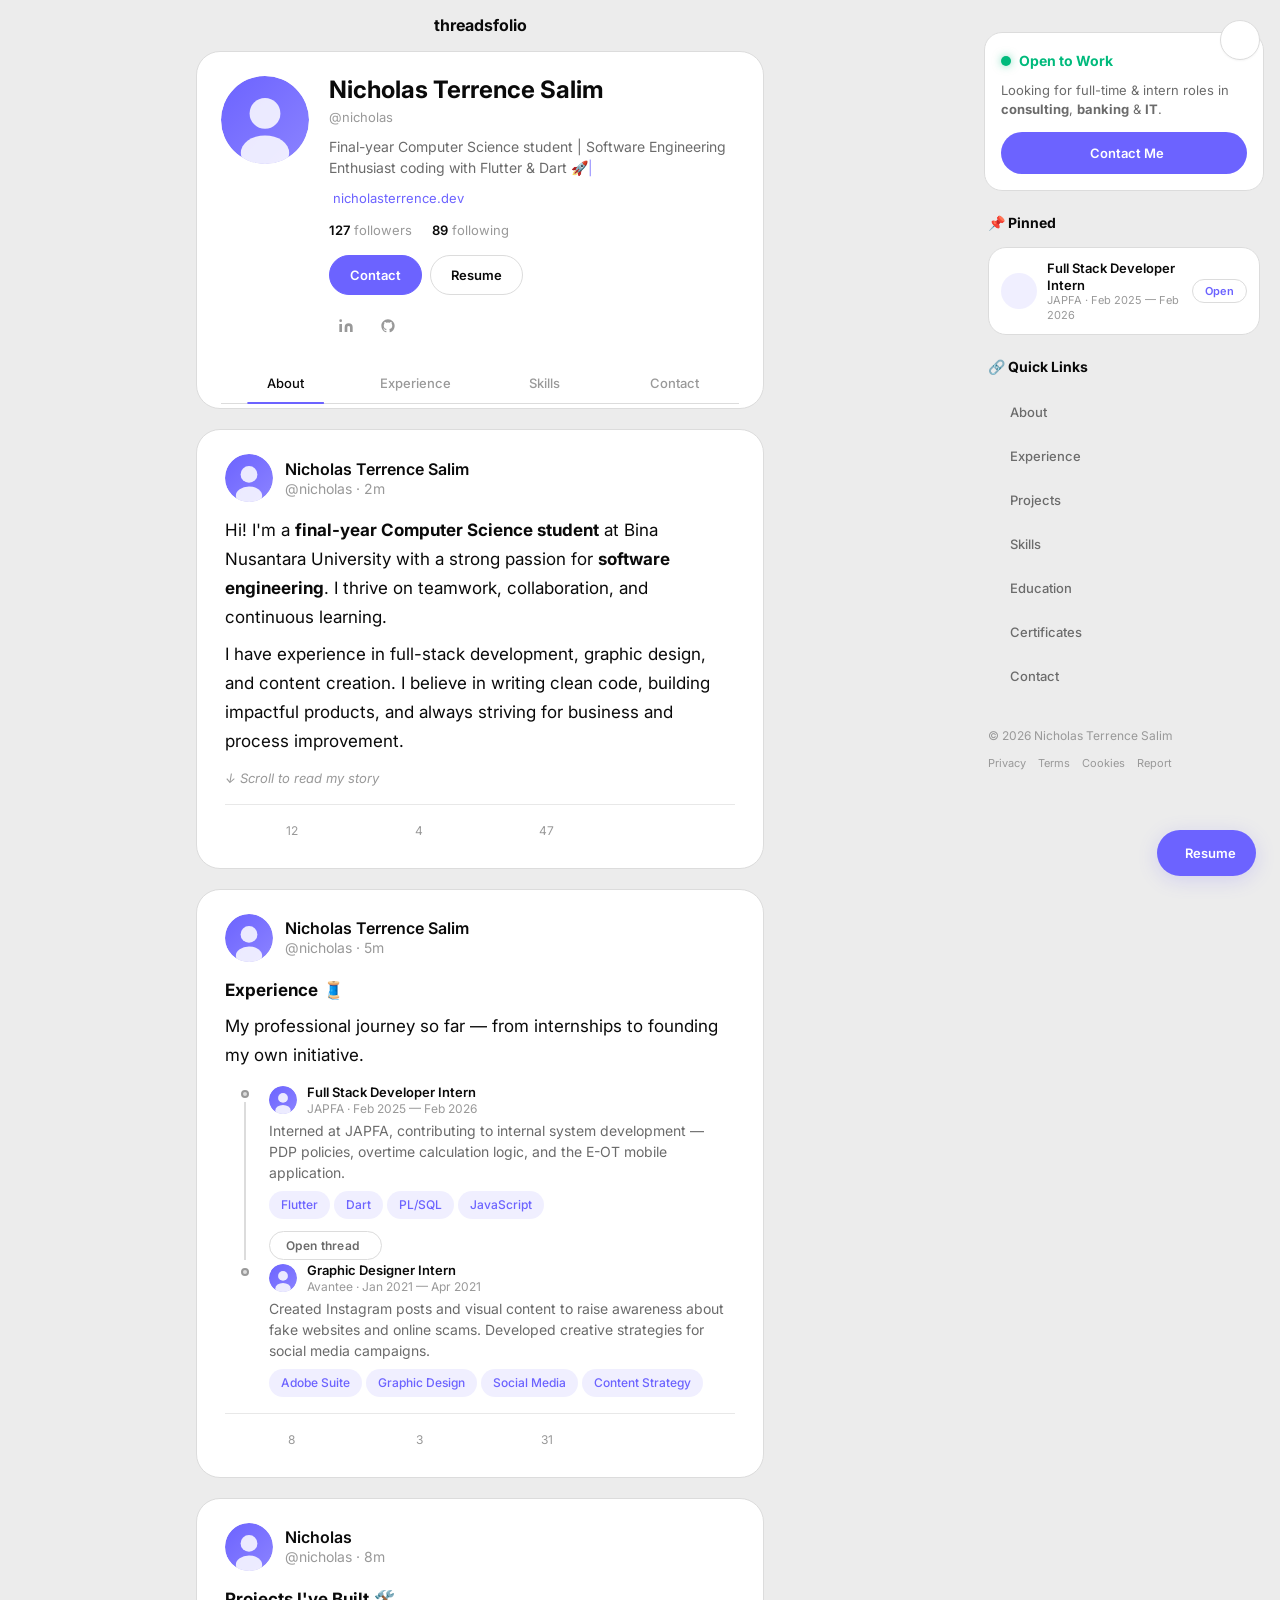
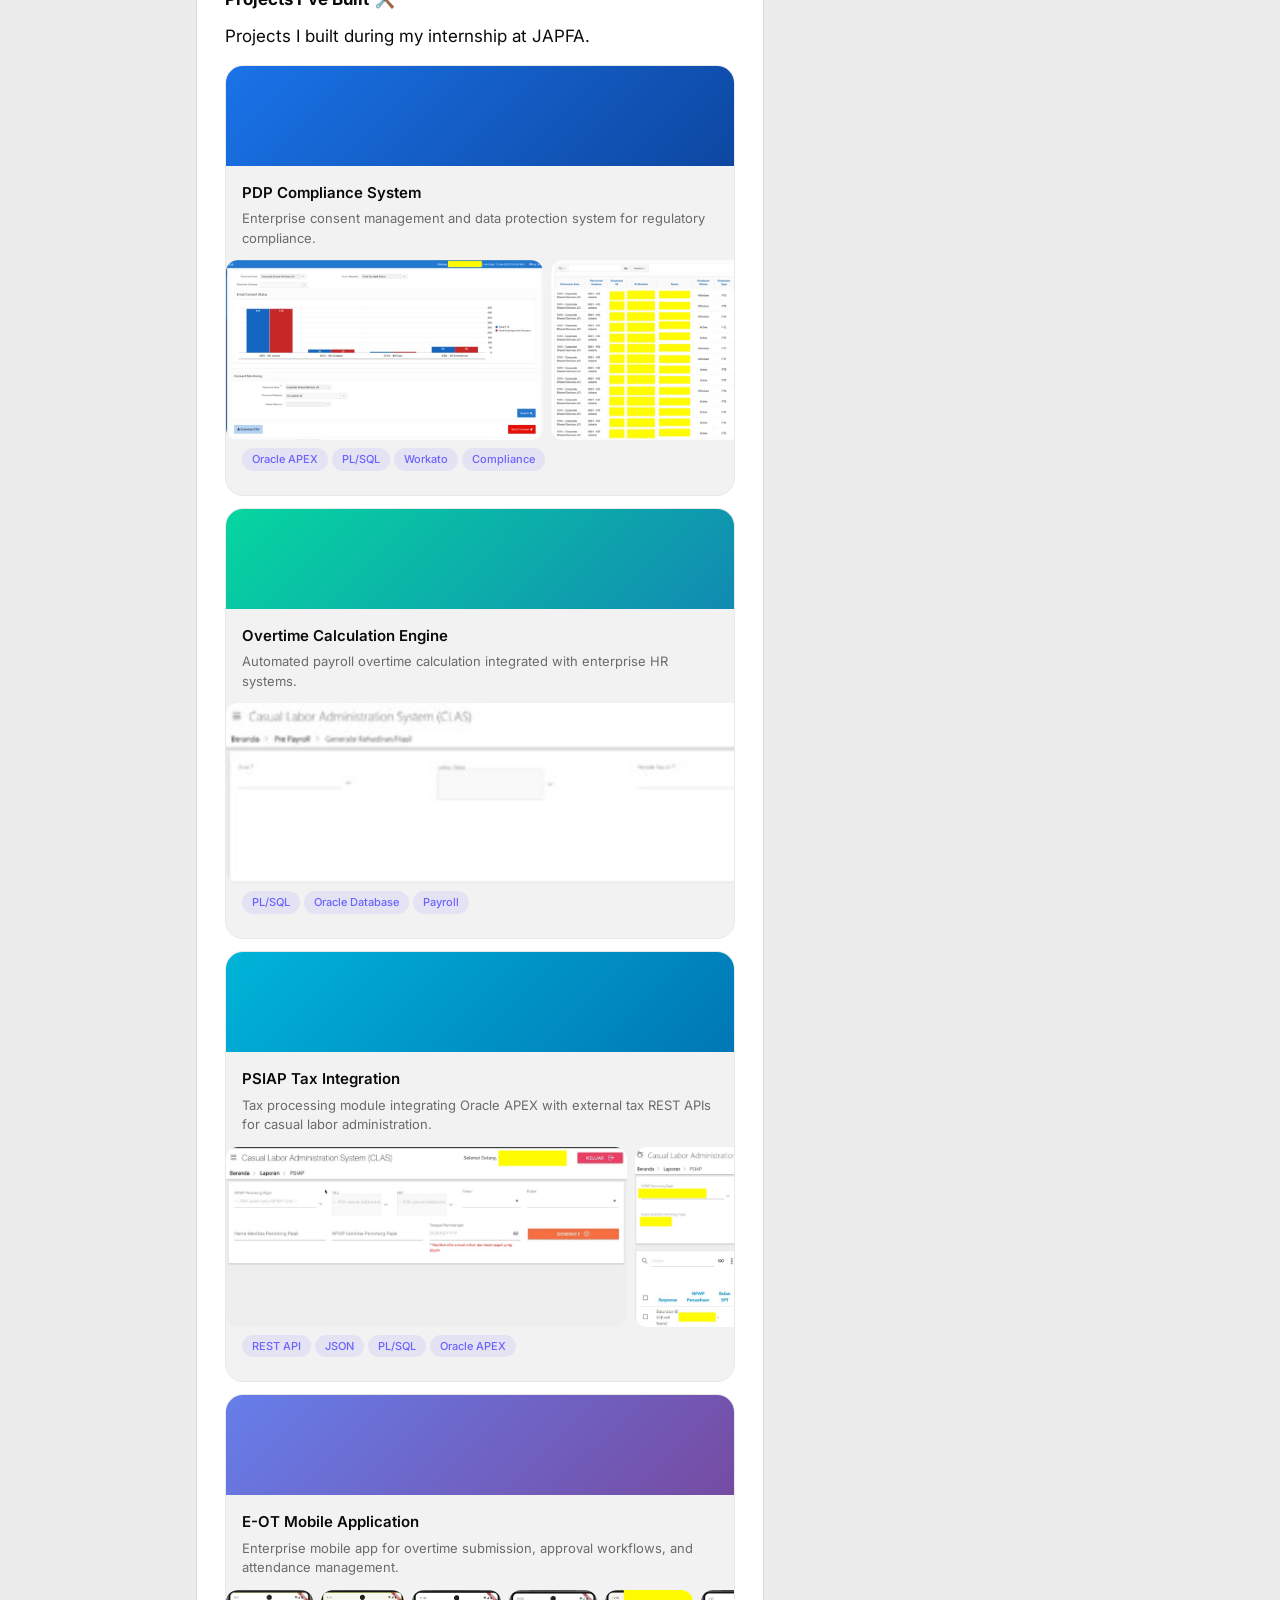
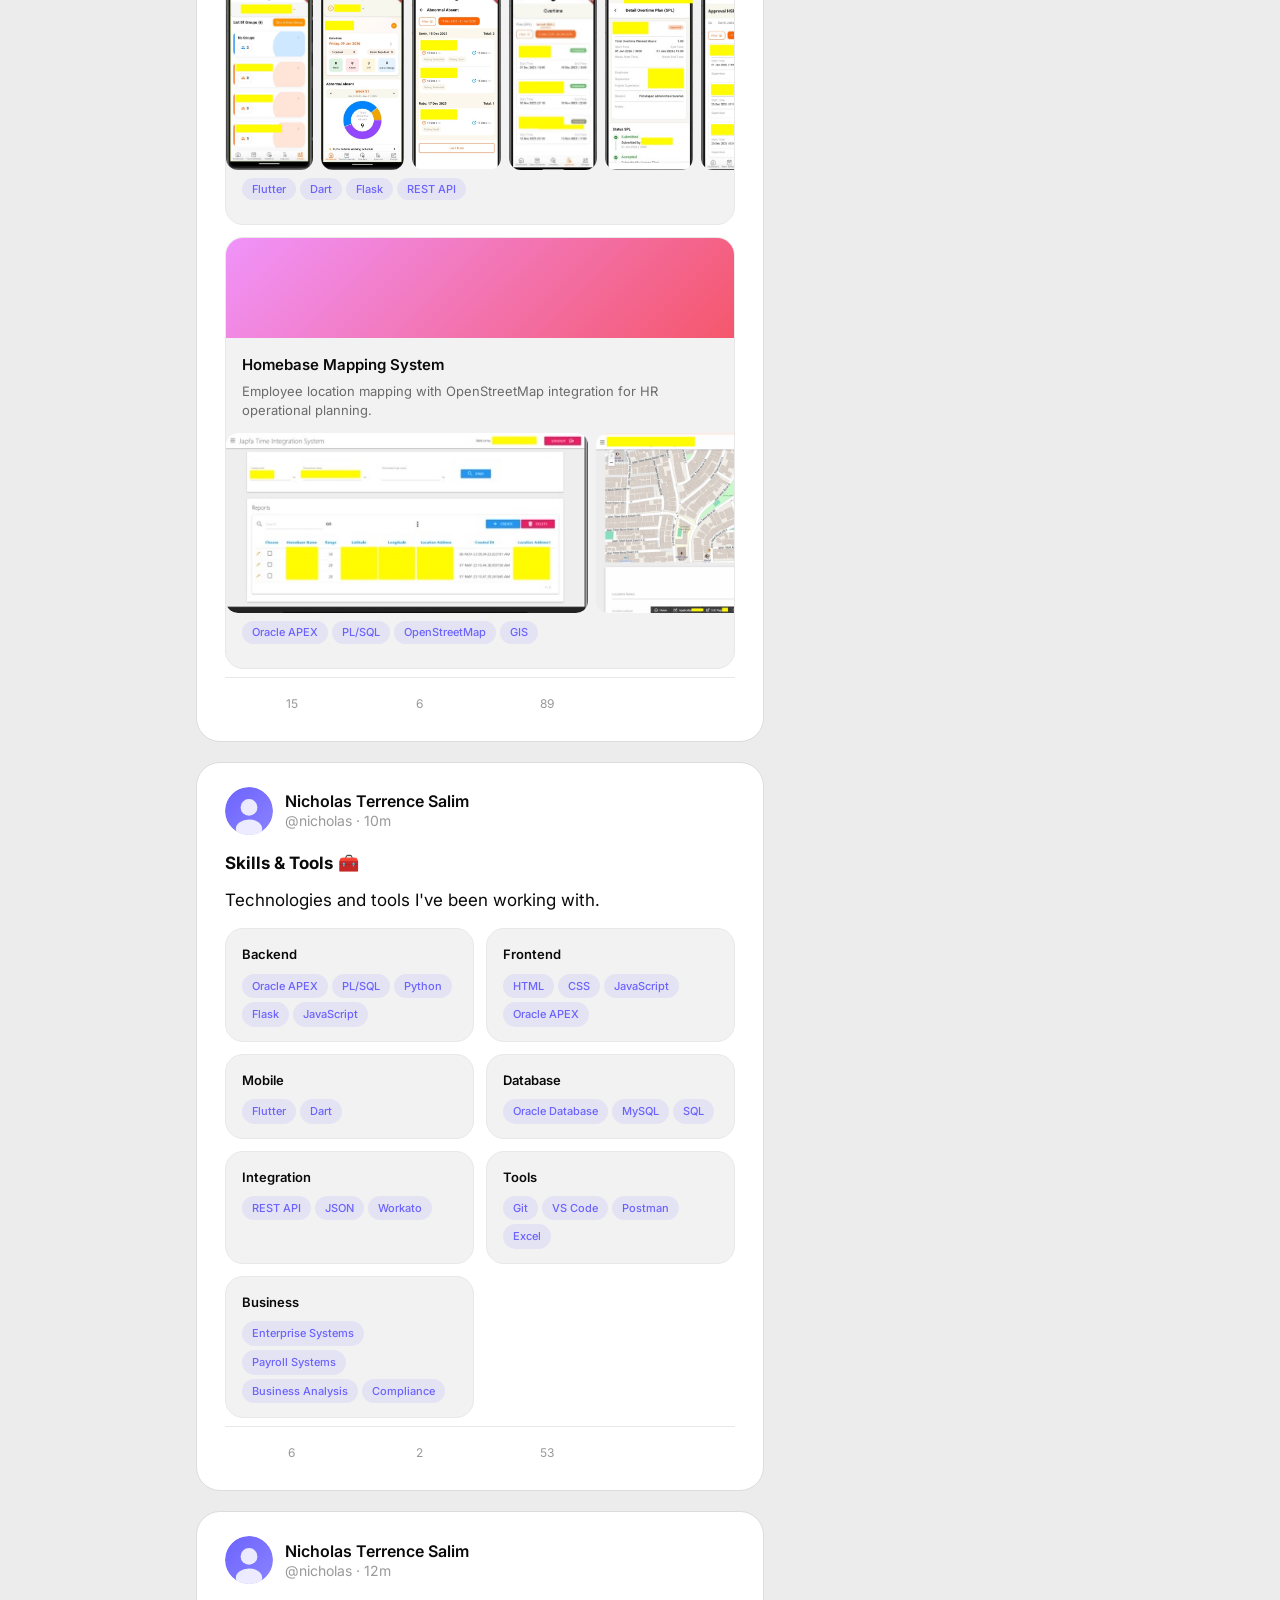
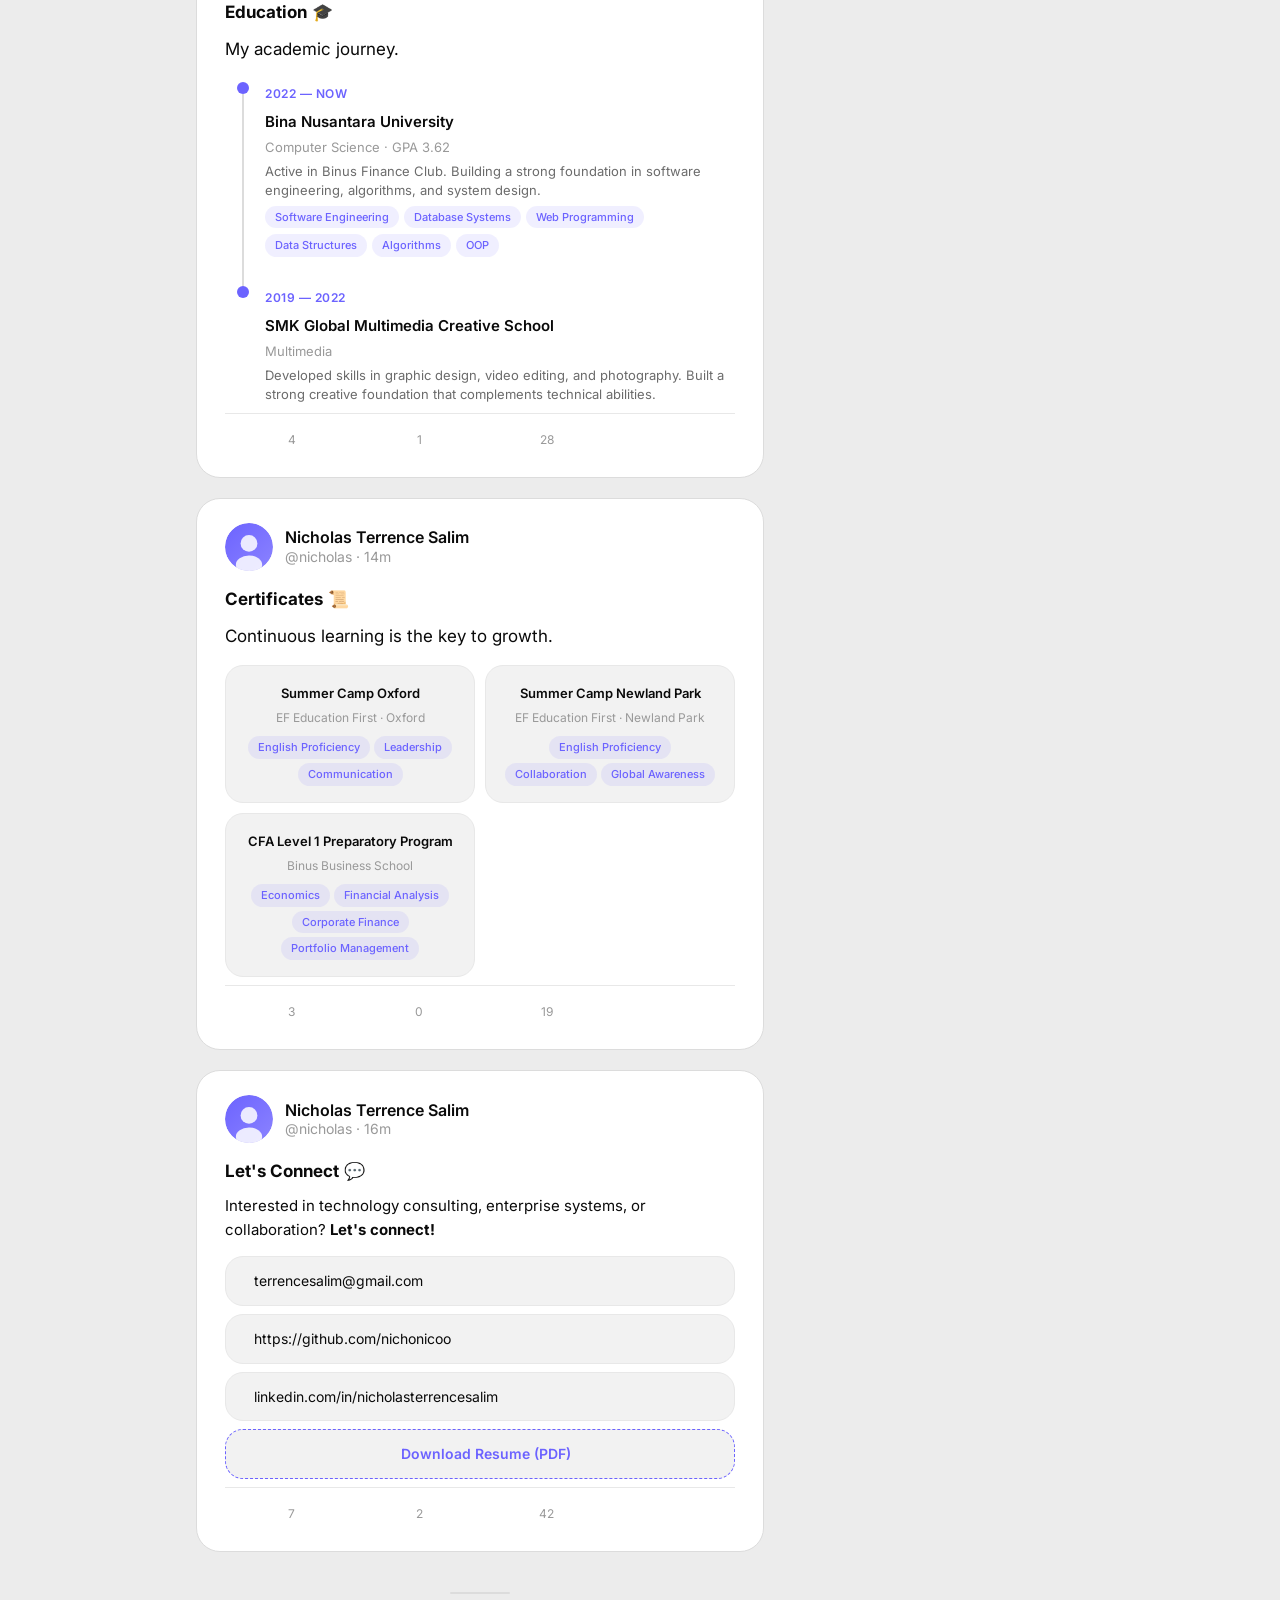
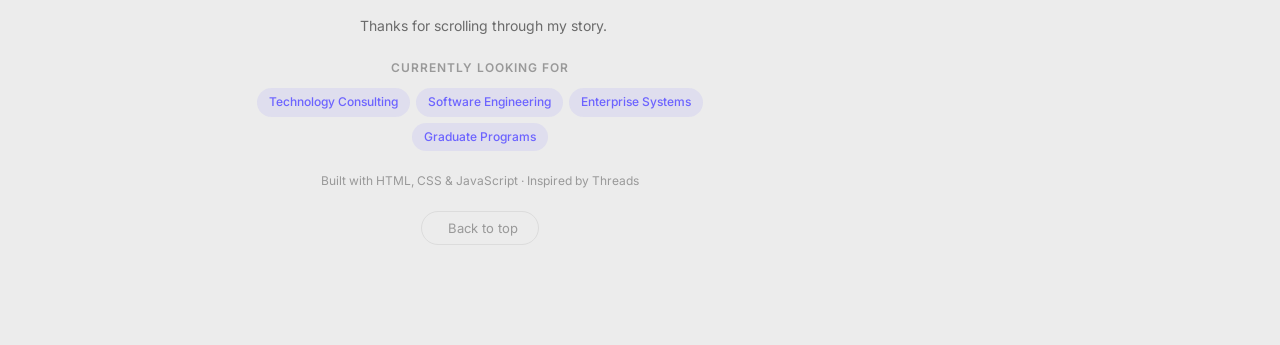
==== commit 65af8079: "init -2" ====
--- a/threadsfolio/index.html
+++ b/threadsfolio/index.html
@@ -247,75 +247,118 @@
       <div class="project-cards" id="projectCards">
         <article class="project-card">
           <div class="project-card__cover" style="background: linear-gradient(135deg, #1a73e8 0%, #0d47a1 100%);">
+            <span class="project-card__icon" data-lucide="shield"></span>
+          </div>
+          <div class="project-card__body">
+            <h3 class="project-card__title">PDP Compliance System</h3>
+            <p class="project-card__desc">Enterprise consent management and data protection system for regulatory compliance.</p>
+            <div class="gallery">
+              <div class="gallery__track">
+                <img src="assets/projects/PDP/PDP_Home_2.jpeg" alt="Consent Dashboard" class="gallery__img" />
+                <img src="assets/projects/PDP/PDP_Home_1.jpeg" alt="Employee Consent Page" class="gallery__img" />
+                <img src="assets/projects/PDP/PDP_Email_1.jpeg" alt="Email Notification" class="gallery__img" />
+                <img src="assets/projects/PDP/PDP_Parent_Role.jpeg" alt="Parent Role Consent" class="gallery__img" />
+                <img src="assets/projects/PDP/PDP_Web.jpeg" alt="Web Monitoring Dashboard" class="gallery__img" />
+              </div>
+            </div>
+            <div class="project-card__chips">
+              <span class="chip chip--sm">Oracle APEX</span>
+              <span class="chip chip--sm">PL/SQL</span>
+              <span class="chip chip--sm">Workato</span>
+              <span class="chip chip--sm">Compliance</span>
+            </div>
+          </div>
+        </article>
+
+        <article class="project-card">
+          <div class="project-card__cover" style="background: linear-gradient(135deg, #06d6a0 0%, #118ab2 100%);">
+            <span class="project-card__icon" data-lucide="calculator"></span>
+          </div>
+          <div class="project-card__body">
+            <h3 class="project-card__title">Overtime Calculation Engine</h3>
+            <p class="project-card__desc">Automated payroll overtime calculation integrated with enterprise HR systems.</p>
+            <div class="gallery">
+              <div class="gallery__track">
+                <img src="assets/projects/Generate_Payroll_1.jpeg" alt="Payroll Generation" class="gallery__img" />
+                <img src="assets/projects/Generate_Payroll_2.jpeg" alt="Payroll Results" class="gallery__img" />
+              </div>
+            </div>
+            <div class="project-card__chips">
+              <span class="chip chip--sm">PL/SQL</span>
+              <span class="chip chip--sm">Oracle Database</span>
+              <span class="chip chip--sm">Payroll</span>
+            </div>
+          </div>
+        </article>
+
+        <article class="project-card">
+          <div class="project-card__cover" style="background: linear-gradient(135deg, #00b4d8 0%, #0077b6 100%);">
+            <span class="project-card__icon" data-lucide="file-text"></span>
+          </div>
+          <div class="project-card__body">
+            <h3 class="project-card__title">PSIAP Tax Integration</h3>
+            <p class="project-card__desc">Tax processing module integrating Oracle APEX with external tax REST APIs for casual labor administration.</p>
+            <div class="gallery">
+              <div class="gallery__track">
+                <img src="assets/projects/PSIAP/PSIAP_Home.jpeg" alt="Tax Integration Dashboard" class="gallery__img" />
+                <img src="assets/projects/PSIAP/PSIAP_Generated.jpeg" alt="Generated Tax Data" class="gallery__img" />
+              </div>
+            </div>
+            <div class="project-card__chips">
+              <span class="chip chip--sm">REST API</span>
+              <span class="chip chip--sm">JSON</span>
+              <span class="chip chip--sm">PL/SQL</span>
+              <span class="chip chip--sm">Oracle APEX</span>
+            </div>
+          </div>
+        </article>
+
+        <article class="project-card">
+          <div class="project-card__cover" style="background: linear-gradient(135deg, #667eea 0%, #764ba2 100%);">
             <span class="project-card__icon" data-lucide="smartphone"></span>
           </div>
           <div class="project-card__body">
-            <h3 class="project-card__title">E-OT Mobile App</h3>
-            <p class="project-card__desc">A mobile app for digital overtime submissions with multi-level approval and real-time tracking. Built with Flutter & Dart.</p>
-            <div class="gallery" id="pdpGallery">
+            <h3 class="project-card__title">E-OT Mobile Application</h3>
+            <p class="project-card__desc">Enterprise mobile app for overtime submission, approval workflows, and attendance management.</p>
+            <div class="gallery">
               <div class="gallery__track">
                 <img src="assets/projects/E-OT/Group_Home.jpeg" alt="Group Home" class="gallery__img" />
                 <img src="assets/projects/E-OT/Dashboard_SPV.jpeg" alt="SPV Dashboard" class="gallery__img" />
                 <img src="assets/projects/E-OT/Abnormal_Absent.jpeg" alt="Abnormal Absent" class="gallery__img" />
-                <img src="assets/projects/E-OT/List_BAL_Karyawan.jpeg" alt="Employee List BAL" class="gallery__img" />
-                <img src="assets/projects/E-OT/List_Overtime_BAL_HSPV.jpeg" alt="HSPV List Overtime BAL" class="gallery__img" />
-                <img src="assets/projects/E-OT/List_Overtime_SPL_HSPV.jpeg" alt="HSPV List Overtime SPL" class="gallery__img" />
-                <img src="assets/projects/E-OT/Detail_Overtime_Plan_HSPV.jpeg" alt="HSPV Detail Overtime Plan" class="gallery__img" />
+                <img src="assets/projects/E-OT/List_BAL_Karyawan.jpeg" alt="Employee List" class="gallery__img" />
+                <img src="assets/projects/E-OT/Detail_Overtime_Plan.jpeg" alt="Overtime Plan Detail" class="gallery__img" />
+                <img src="assets/projects/E-OT/List_Overtime_BAL_HSPV.jpeg" alt="HSPV Overtime List" class="gallery__img" />
+                <img src="assets/projects/E-OT/List_Overtime_SPL_HSPV.jpeg" alt="HSPV SPL List" class="gallery__img" />
+                <img src="assets/projects/E-OT/Detail_Overtime_Plan_HSPV.jpeg" alt="HSPV Plan Detail" class="gallery__img" />
               </div>
             </div>
             <div class="project-card__chips">
               <span class="chip chip--sm">Flutter</span>
               <span class="chip chip--sm">Dart</span>
+              <span class="chip chip--sm">Flask</span>
               <span class="chip chip--sm">REST API</span>
             </div>
-            <div class="project-card__links">
-              <a href="#" class="project-card__link"><i data-lucide="github"></i> Code</a>
-            </div>
           </div>
         </article>
 
         <article class="project-card">
-          <div class="project-card__cover" style="background: linear-gradient(135deg, #00b4d8 0%, #0077b6 100%);">
-            <span class="project-card__icon" data-lucide="shield"></span>
+          <div class="project-card__cover" style="background: linear-gradient(135deg, #f093fb 0%, #f5576c 100%);">
+            <span class="project-card__icon" data-lucide="map-pin"></span>
           </div>
           <div class="project-card__body">
-            <h3 class="project-card__title">PDP Compliance System</h3>
-            <p class="project-card__desc">A Personal Data Protection (PDP) policy system integrated with the company's internal applications.</p>
-            <!-- Image Gallery -->
-            <div class="gallery" id="pdpGallery">
+            <h3 class="project-card__title">Homebase Mapping System</h3>
+            <p class="project-card__desc">Employee location mapping with OpenStreetMap integration for HR operational planning.</p>
+            <div class="gallery">
               <div class="gallery__track">
-                <img src="assets/projects/PDP/PDP_Home_2.jpeg" alt="PDP Dashboard Screenshot-1" class="gallery__img" />
-                <img src="assets/projects/PDP/PDP_Home_1.jpeg" alt="PDP Dashboard Screenshot-2" class="gallery__img" />
-                <img src="assets/projects/PDP/PDP_Email_1.jpeg" alt="PDP Email Screenshot" class="gallery__img" />
-                <img src="assets/projects/PDP/PDP_Parent_Role.jpeg" alt="PDP Parent Role Screenshot" class="gallery__img" />
-                <img src="assets/projects/PDP/PDP_Web.jpeg" alt="PDP Web Screenshot" class="gallery__img" />
-              </div>
+                <img src="assets/projects/Homebase/Homebase_Home.jpeg" alt="Homebase Home" class="gallery__img" />
+                <img src="assets/projects/Homebase/Homebase_Create.jpeg" alt="Homebase Create" class="gallery__img" />
+                </div>
             </div>
             <div class="project-card__chips">
+              <span class="chip chip--sm">Oracle APEX</span>
               <span class="chip chip--sm">PL/SQL</span>
-              <span class="chip chip--sm">JavaScript</span>
-              <span class="chip chip--sm">Compliance</span>
-            </div>
-            <div class="project-card__links">
-              <a href="#" class="project-card__link"><i data-lucide="github"></i> Code</a>
-            </div>
-          </div>
-        </article>
-
-        <article class="project-card">
-          <div class="project-card__cover" style="background: linear-gradient(135deg, #06d6a0 0%, #118ab2 100%);">
-            <span class="project-card__icon" data-lucide="calculator"></span>
-          </div>
-          <div class="project-card__body">
-            <h3 class="project-card__title">OT Calculator Engine</h3>
-            <p class="project-card__desc">An automated overtime calculation engine integrated with the company's payroll system.</p>
-            <div class="project-card__chips">
-              <span class="chip chip--sm">PL/SQL</span>
-              <span class="chip chip--sm">Database</span>
-              <span class="chip chip--sm">Algorithms</span>
-            </div>
-            <div class="project-card__links">
-              <a href="#" class="project-card__link"><i data-lucide="github"></i> Code</a>
+              <span class="chip chip--sm">OpenStreetMap</span>
+              <span class="chip chip--sm">GIS</span>
             </div>
           </div>
         </article>
@@ -358,44 +401,63 @@
 
       <div class="skills-grid" id="skillsGrid">
         <div class="skills-category">
-          <h4 class="skills-category__title">Programming Languages</h4>
+          <h4 class="skills-category__title">Backend</h4>
           <div class="skills-chips">
-            <span class="chip">C++</span>
-            <span class="chip">Java</span>
+            <span class="chip">Oracle APEX</span>
+            <span class="chip">PL/SQL</span>
+            <span class="chip">Python</span>
+            <span class="chip">Flask</span>
+            <span class="chip">JavaScript</span>
+          </div>
+        </div>
+        <div class="skills-category">
+          <h4 class="skills-category__title">Frontend</h4>
+          <div class="skills-chips">
             <span class="chip">HTML</span>
             <span class="chip">CSS</span>
             <span class="chip">JavaScript</span>
-            <span class="chip">MySQL</span>
-            <span class="chip">C#</span>
-            <span class="chip">Python</span>
-            <span class="chip">PL/SQL</span>
-            <span class="chip">Dart</span>
+            <span class="chip">Oracle APEX</span>
           </div>
         </div>
         <div class="skills-category">
-          <h4 class="skills-category__title">Mobile Development</h4>
+          <h4 class="skills-category__title">Mobile</h4>
           <div class="skills-chips">
             <span class="chip">Flutter</span>
             <span class="chip">Dart</span>
           </div>
         </div>
         <div class="skills-category">
-          <h4 class="skills-category__title">Tools & Software</h4>
+          <h4 class="skills-category__title">Database</h4>
           <div class="skills-chips">
+            <span class="chip">Oracle Database</span>
+            <span class="chip">MySQL</span>
+            <span class="chip">SQL</span>
+          </div>
+        </div>
+        <div class="skills-category">
+          <h4 class="skills-category__title">Integration</h4>
+          <div class="skills-chips">
+            <span class="chip">REST API</span>
+            <span class="chip">JSON</span>
+            <span class="chip">Workato</span>
+          </div>
+        </div>
+        <div class="skills-category">
+          <h4 class="skills-category__title">Tools</h4>
+          <div class="skills-chips">
+            <span class="chip">Git</span>
+            <span class="chip">VS Code</span>
+            <span class="chip">Postman</span>
             <span class="chip">Excel</span>
-            <span class="chip">PowerPoint</span>
-            <span class="chip">Adobe Suite</span>
-            <span class="chip">VS Code</span>
-            <span class="chip">Git</span>
           </div>
         </div>
         <div class="skills-category">
-          <h4 class="skills-category__title">Soft Skills</h4>
+          <h4 class="skills-category__title">Business</h4>
           <div class="skills-chips">
-            <span class="chip">Teamwork</span>
-            <span class="chip">Collaboration</span>
-            <span class="chip">Problem Solving</span>
-            <span class="chip">Critical Thinking</span>
+            <span class="chip">Enterprise Systems</span>
+            <span class="chip">Payroll Systems</span>
+            <span class="chip">Business Analysis</span>
+            <span class="chip">Compliance</span>
           </div>
         </div>
       </div>
@@ -442,7 +504,15 @@
             <span class="timeline__year">2022 — Now</span>
             <h4 class="timeline__title">Bina Nusantara University</h4>
             <p class="timeline__sub">Computer Science · GPA 3.62</p>
-            <p class="timeline__desc">Active in Binus Finance Club. Building a strong foundation in software engineering, algorithms, and system design. Passionate about technology and business process improvement.</p>
+            <p class="timeline__desc">Active in Binus Finance Club. Building a strong foundation in software engineering, algorithms, and system design.</p>
+            <div class="timeline__coursework">
+              <span class="chip chip--sm">Software Engineering</span>
+              <span class="chip chip--sm">Database Systems</span>
+              <span class="chip chip--sm">Web Programming</span>
+              <span class="chip chip--sm">Data Structures</span>
+              <span class="chip chip--sm">Algorithms</span>
+              <span class="chip chip--sm">OOP</span>
+            </div>
           </div>
         </div>
         <div class="timeline__item">
@@ -496,16 +566,32 @@
           <i data-lucide="award" class="cert-card__icon"></i>
           <h4>Summer Camp Oxford</h4>
           <p>EF Education First · Oxford</p>
+          <div class="cert-card__learnings">
+            <span class="chip chip--sm">English Proficiency</span>
+            <span class="chip chip--sm">Leadership</span>
+            <span class="chip chip--sm">Communication</span>
+          </div>
         </div>
         <div class="cert-card">
           <i data-lucide="award" class="cert-card__icon"></i>
           <h4>Summer Camp Newland Park</h4>
           <p>EF Education First · Newland Park</p>
+          <div class="cert-card__learnings">
+            <span class="chip chip--sm">English Proficiency</span>
+            <span class="chip chip--sm">Collaboration</span>
+            <span class="chip chip--sm">Global Awareness</span>
+          </div>
         </div>
         <div class="cert-card">
           <i data-lucide="award" class="cert-card__icon"></i>
           <h4>CFA Level 1 Preparatory Program</h4>
           <p>Binus Business School</p>
+          <div class="cert-card__learnings">
+            <span class="chip chip--sm">Economics</span>
+            <span class="chip chip--sm">Financial Analysis</span>
+            <span class="chip chip--sm">Corporate Finance</span>
+            <span class="chip chip--sm">Portfolio Management</span>
+          </div>
         </div>
       </div>
 
@@ -529,7 +615,7 @@
       </div>
       <div class="post__content">
         <p><strong>Let's Connect</strong> 💬</p>
-        <p>I'm always open to interesting conversations, collaborations, and opportunities.</p>
+        <p class="contact__cta">Interested in technology consulting, enterprise systems, or collaboration? <strong>Let's connect!</strong></p>
       </div>
 
       <div class="contact-links" id="contactLinks">
@@ -566,6 +652,15 @@
         <i data-lucide="heart"></i>
         Thanks for scrolling through my story.
       </p>
+      <div class="feed-footer__roles">
+        <span class="feed-footer__roles-label">Currently Looking For</span>
+        <div class="feed-footer__roles-list">
+          <span class="chip">Technology Consulting</span>
+          <span class="chip">Software Engineering</span>
+          <span class="chip">Enterprise Systems</span>
+          <span class="chip">Graduate Programs</span>
+        </div>
+      </div>
       <p class="feed-footer__sub">Built with HTML, CSS & JavaScript · Inspired by Threads</p>
       <button class="feed-footer__top" id="backToTop">
         <i data-lucide="arrow-up"></i> Back to top
--- a/threadsfolio/css/components.css
+++ b/threadsfolio/css/components.css
@@ -999,6 +999,56 @@
   gap: 4px;
 }
 
+.thread-task__arch {
+  margin: 10px 0;
+  padding: 10px 12px;
+  background: var(--bg-tertiary);
+  border-radius: var(--radius-sm);
+}
+
+.thread-task__arch-heading {
+  font-size: 12px;
+  font-weight: 600;
+  color: var(--text-primary);
+  margin-bottom: 8px;
+}
+
+.thread-task__arch-flow {
+  display: flex;
+  flex-wrap: wrap;
+  align-items: center;
+  gap: 4px 6px;
+}
+
+.arch-node {
+  font-size: 11px;
+  font-weight: 500;
+  padding: 4px 10px;
+  background: var(--bg-secondary);
+  border: 1px solid var(--border-color);
+  border-radius: 6px;
+  color: var(--text-secondary);
+}
+
+.arch-arrow {
+  font-size: 12px;
+  color: var(--accent);
+  font-weight: 700;
+}
+
+.thread-task__lessons {
+  margin-top: 12px;
+  padding-top: 12px;
+  border-top: 1px solid var(--border-light);
+}
+
+.thread-task__lessons-heading {
+  font-size: 13px;
+  font-weight: 600;
+  color: var(--accent);
+  margin-bottom: 6px;
+}
+
 /* ─── Continue Thread ─── */
 .continue-thread {
   display: none !important;
@@ -1283,6 +1333,14 @@
 .cert-card p {
   font-size: 12px;
   color: var(--text-tertiary);
+  margin-bottom: 8px;
+}
+
+.cert-card__learnings {
+  display: flex;
+  flex-wrap: wrap;
+  gap: 4px;
+  justify-content: center;
 }
 
 /* ─── Contact Links ─── */
@@ -1409,6 +1467,34 @@
   gap: 6px;
   font-size: 14px;
   color: var(--text-secondary);
+}
+
+.feed-footer__roles {
+  margin: 20px auto;
+  text-align: center;
+}
+
+.feed-footer__roles-label {
+  display: block;
+  font-size: 12px;
+  font-weight: 600;
+  color: var(--text-tertiary);
+  text-transform: uppercase;
+  letter-spacing: 1px;
+  margin-bottom: 10px;
+}
+
+.feed-footer__roles-list {
+  display: flex;
+  flex-wrap: wrap;
+  justify-content: center;
+  gap: 6px;
+}
+
+.contact__cta {
+  font-size: 15px;
+  color: var(--text-secondary);
+  line-height: 1.6;
 }
 
 .feed-footer__text svg {
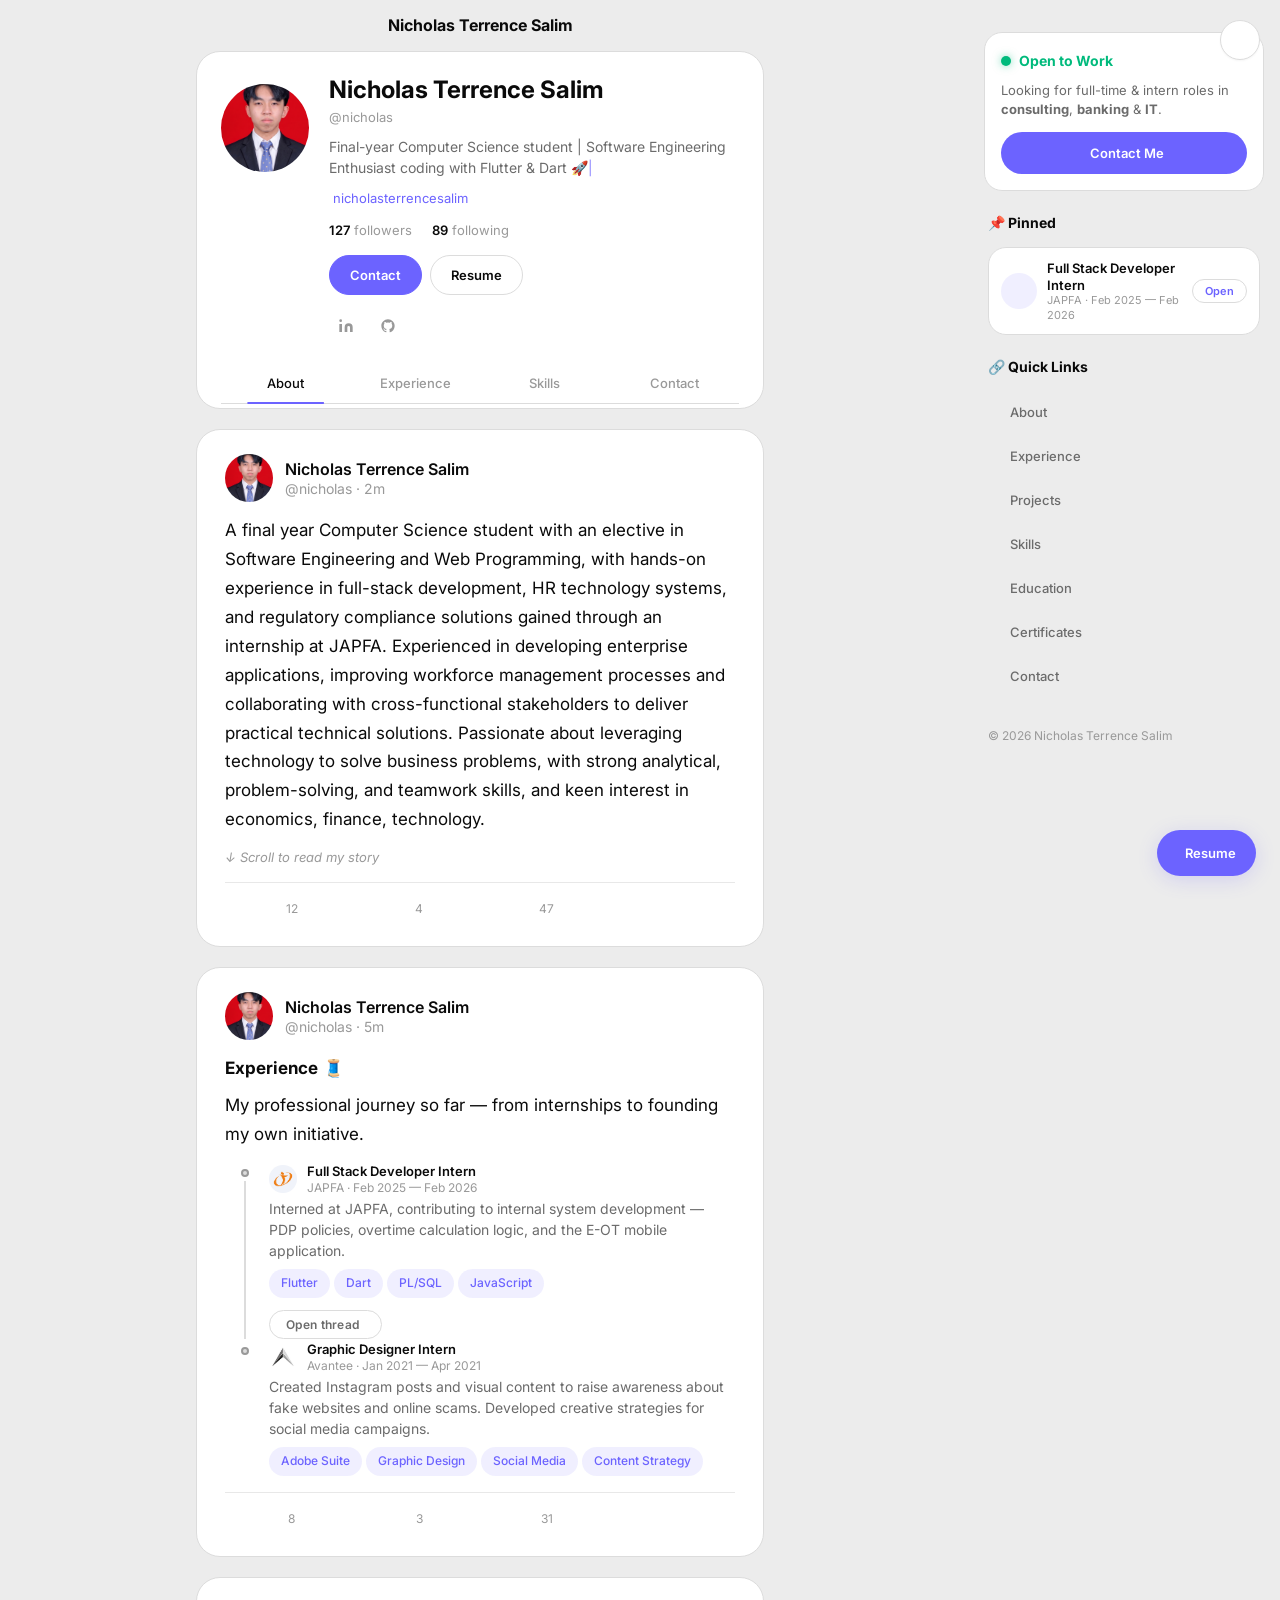
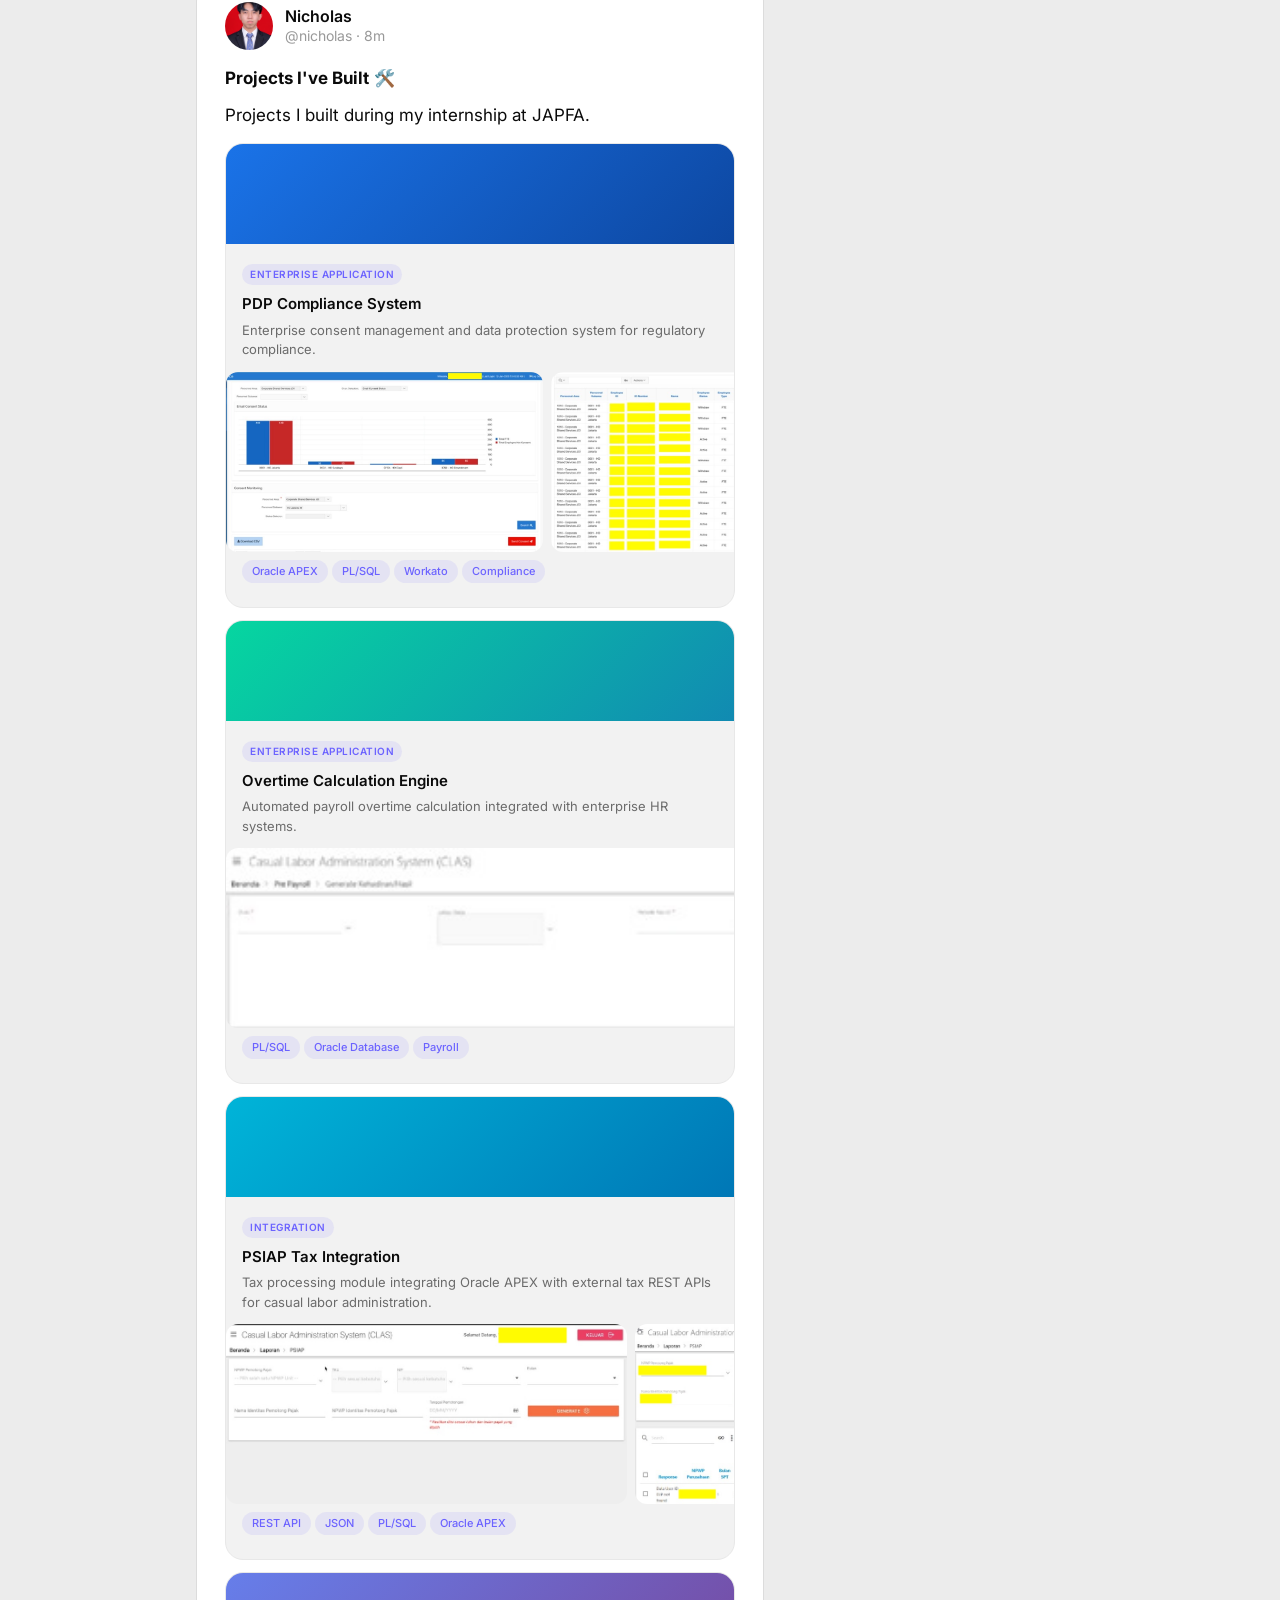
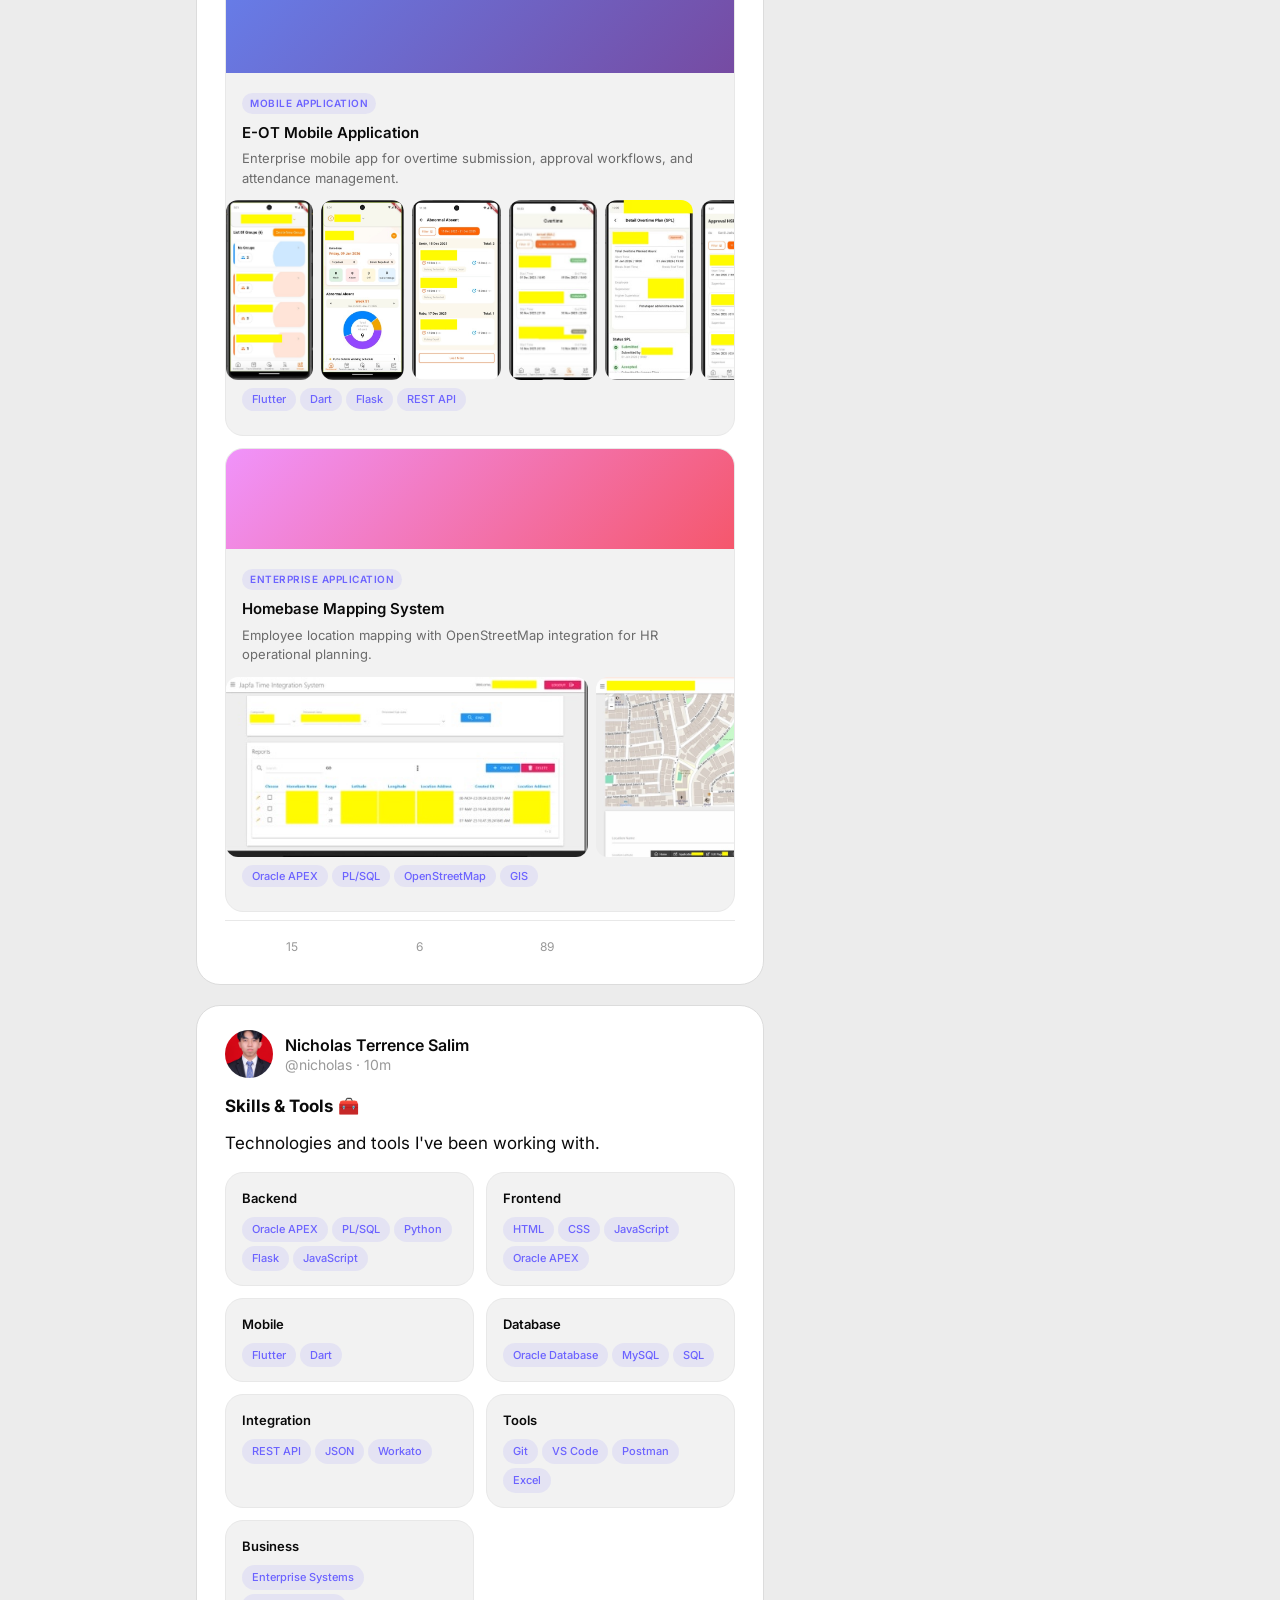
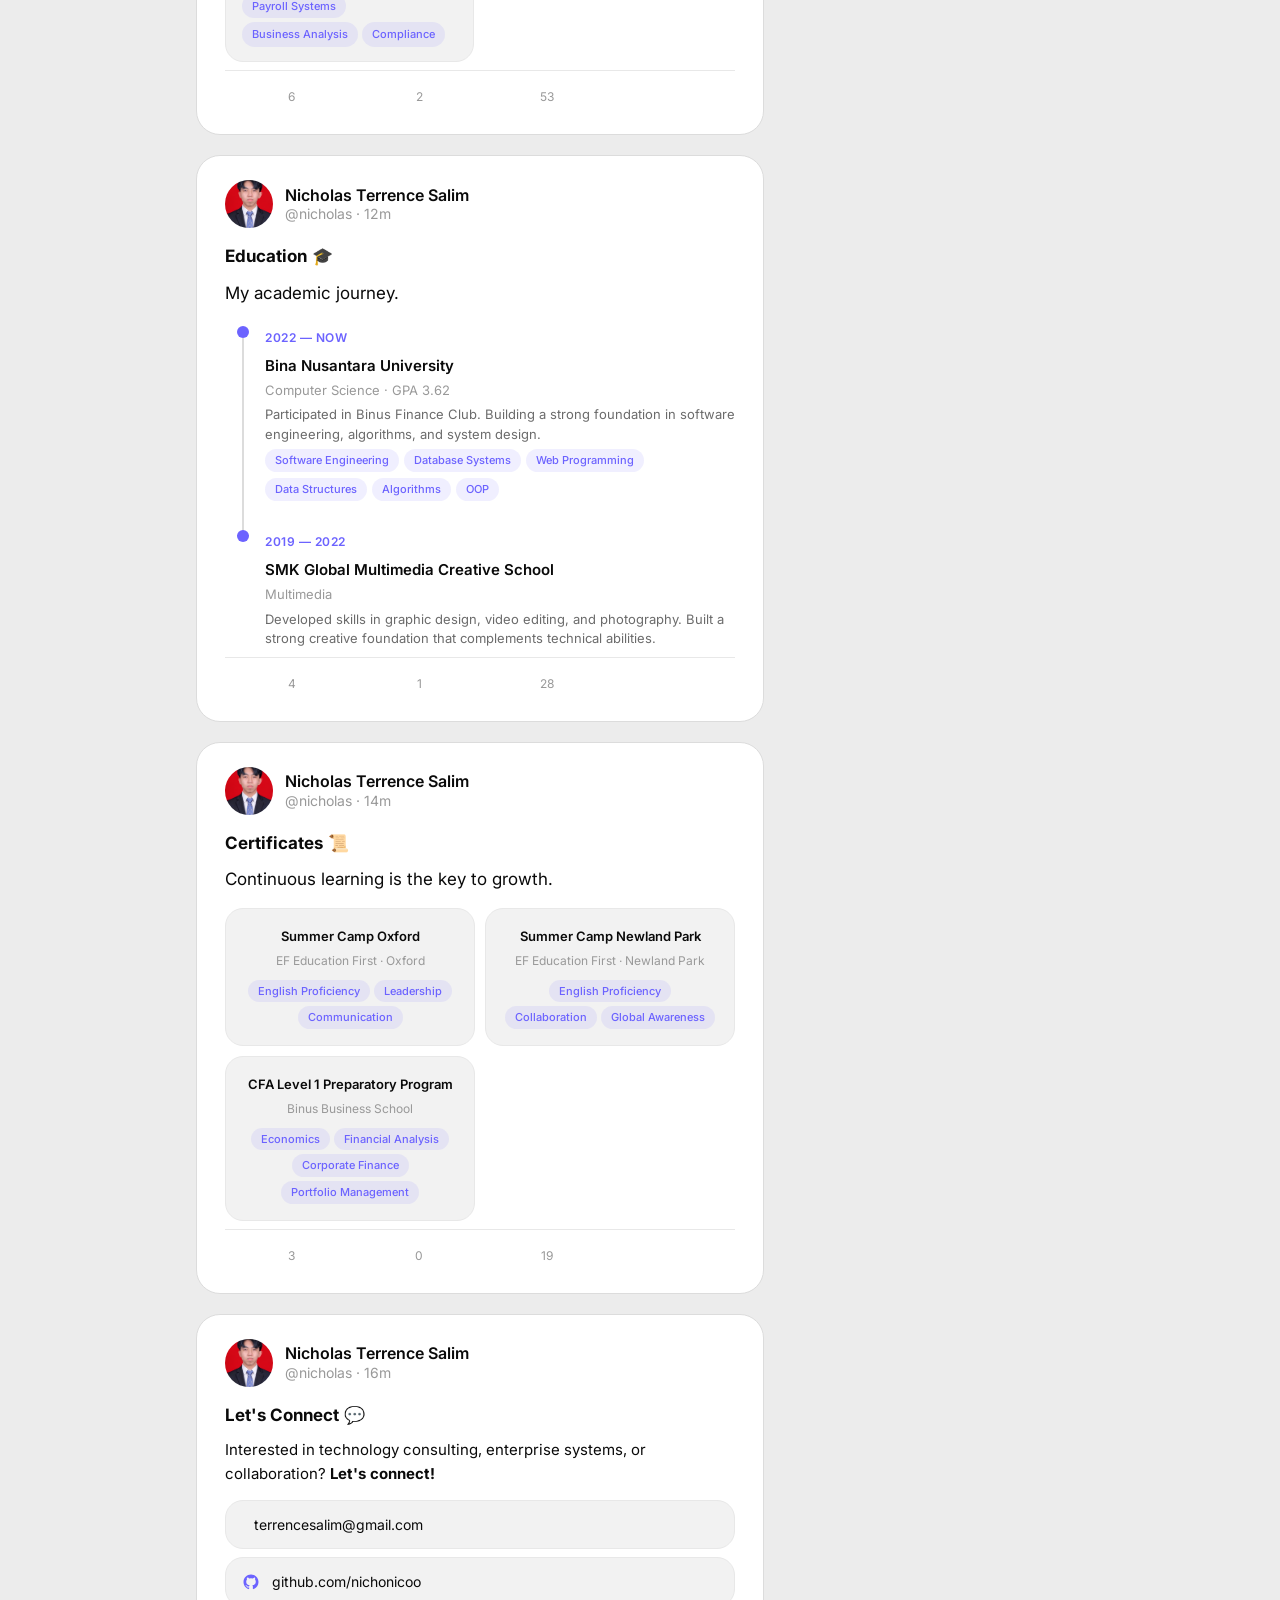
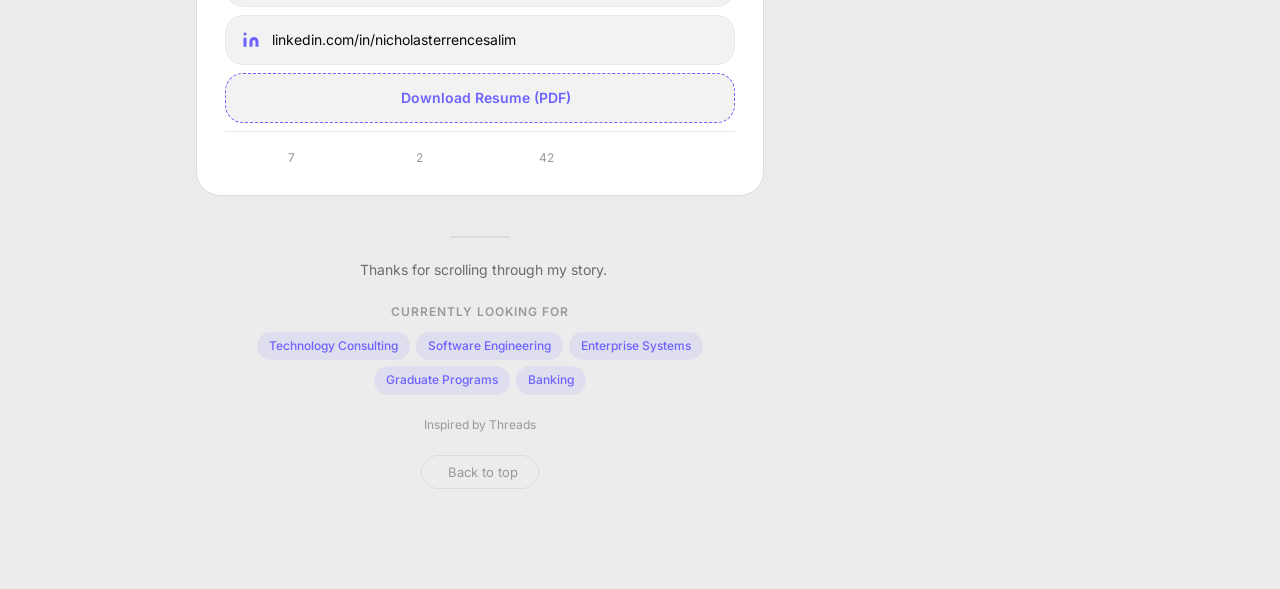
==== commit d71c2ac4: "init 3" ====
--- a/threadsfolio/index.html
+++ b/threadsfolio/index.html
@@ -3,7 +3,7 @@
 <head>
   <meta charset="UTF-8" />
   <meta name="viewport" content="width=device-width, initial-scale=1.0" />
-  <title>Nicholas — Threadsfolio</title>
+  <title>Nicholas — Porftolio</title>
   <meta name="description" content="A Threads-inspired portfolio telling the story of Nicholas." />
 
   <!-- Lucide Icons -->
@@ -38,7 +38,7 @@
   <header >
     <div class="topbar__inner">
       <a href="#" class="topbar__logo">
-        <span>threadsfolio</span>
+        <span>Nicholas Terrence Salim</span>
       </a>
     </div>
   </header>
@@ -64,15 +64,15 @@
     <!-- ─── HERO ─── -->
     <section class="profile" id="hero">
       <div class="profile__header">
-        <img src="assets/avatar.svg" alt="Nicholas" class="profile__avatar" />
+        <img src="assets/foto_pas.jpeg" alt="Nicholas" class="profile__avatar" />
         <div class="profile__info">
           <h1 class="profile__name">Nicholas Terrence Salim</h1>
           <p class="profile__handle">@nicholas</p>
           <p class="profile__bio">
             Final-year Computer Science student | Software Engineering Enthusiast <span class="typing-text" id="typingText"></span><span class="cursor">|</span>
           </p>
-          <a href="https://nicholasterrence.dev" target="_blank" rel="noopener" class="profile__link">
-            <i data-lucide="link"></i> nicholasterrence.dev
+          <a href="https://www.linkedin.com/in/nicholasterrencesalim" target="_blank" rel="noopener" class="profile__link">
+            <i data-lucide="link"></i> nicholasterrencesalim
           </a>
           <div class="profile__stats">
             <span><strong>127</strong> followers</span>
@@ -83,19 +83,19 @@
             <a href="#" class="profile__btn profile__btn--outline">Resume</a>
           </div>
           <div class="profile__social">
-            <a href="https://linkedin.com/in/nicholas-terrence-salim" target="_blank" rel="noopener" class="profile__social-link" data-tooltip="LinkedIn">
+            <a href="https://www.linkedin.com/in/nicholasterrencesalim" target="_blank" rel="noopener" class="profile__social-link" data-tooltip="LinkedIn">
               <svg width="18" height="18" viewBox="0 0 24 24" fill="currentColor" stroke="none">
                 <path d="M16 8a6 6 0 0 1 6 6v7h-4v-7a2 2 0 0 0-2-2 2 2 0 0 0-2 2v7h-4v-7a6 6 0 0 1 6-6z"/>
                 <rect width="4" height="12" x="2" y="9"/>
                 <circle cx="4" cy="4" r="2"/>
               </svg>
             </a>
-            <a href="https://github.com/nicholas-terrence" target="_blank" rel="noopener" class="profile__social-link" data-tooltip="GitHub">
+            <a href="https://github.com/nichonicoo" target="_blank" rel="noopener" class="profile__social-link" data-tooltip="GitHub">
               <svg width="18" height="18" viewBox="0 0 24 24" fill="currentColor" stroke="none">
                 <path d="M12 2C6.477 2 2 6.477 2 12c0 4.42 2.865 8.167 6.839 9.49.5.092.682-.217.682-.482 0-.237-.008-.866-.013-1.7-2.782.604-3.369-1.34-3.369-1.34-.454-1.156-1.11-1.462-1.11-1.462-.908-.62.069-.608.069-.608 1.003.07 1.531 1.03 1.531 1.03.892 1.529 2.341 1.087 2.91.832.092-.647.35-1.088.636-1.338-2.22-.253-4.555-1.11-4.555-4.943 0-1.091.39-1.984 1.029-2.683-.103-.253-.446-1.27.098-2.647 0 0 .84-.269 2.75 1.025A9.578 9.578 0 0 1 12 6.836a9.59 9.59 0 0 1 2.504.337c1.909-1.294 2.747-1.025 2.747-1.025.546 1.377.203 2.394.1 2.647.64.699 1.028 1.592 1.028 2.683 0 3.842-2.339 4.687-4.566 4.935.359.309.678.919.678 1.852 0 1.336-.012 2.415-.012 2.743 0 .267.18.578.688.48C19.138 20.163 22 16.418 22 12c0-5.523-4.477-10-10-10z"/>
               </svg>
             </a>
-            <a href="mailto:nicholas.terrence@example.com" class="profile__social-link" data-tooltip="Email">
+            <a href="mailto:terrencesalim@gmail.com" class="profile__social-link" data-tooltip="Email">
               <i data-lucide="mail"></i>
             </a>
             <a href="#" class="profile__social-link" data-tooltip="Download Resume">
@@ -117,7 +117,7 @@
     <!-- ─── ABOUT ─── -->
     <section class="post" id="about">
       <div class="post__header">
-        <img src="assets/avatar.svg" alt="Nicholas" class="post__avatar" />
+        <img src="assets/foto_pas.jpeg" alt="Nicholas" class="post__avatar" />
         <div class="post__user">
           <span class="post__name">Nicholas Terrence Salim</span>
           <span class="post__handle">@nicholas · 2m</span>
@@ -125,12 +125,16 @@
         <i data-lucide="more-horizontal" class="post__more"></i>
       </div>
       <div class="post__content">
-        <p>
+        <!-- <p>
           Hi! I'm a <strong>final-year Computer Science student</strong> at Bina Nusantara University with a strong passion for <strong>software engineering</strong>. I thrive on teamwork, collaboration, and continuous learning.
-        </p>
-        <p>
-          I have experience in full-stack development, graphic design, and content creation. I believe in writing clean code, building impactful products, and always striving for business and process improvement.
-        </p>
+        </p> -->
+        <p>A final year Computer Science student with an elective in Software Engineering and Web
+Programming, with hands-on experience in full-stack development, HR technology systems, and
+regulatory compliance solutions gained through an internship at JAPFA. Experienced in
+developing enterprise applications, improving workforce management processes and
+collaborating with cross-functional stakeholders to deliver practical technical solutions.
+Passionate about leveraging technology to solve business problems, with strong analytical,
+problem-solving, and teamwork skills, and keen interest in economics, finance, technology.</p>
         <p class="post__tagline">↓ Scroll to read my story</p>
       </div>
       <div class="post__actions">
@@ -144,7 +148,7 @@
     <!-- ─── EXPERIENCE ─── -->
     <section class="post" id="experience">
       <div class="post__header">
-        <img src="assets/avatar.svg" alt="Nicholas" class="post__avatar" />
+        <img src="assets/foto_pas.jpeg" alt="Nicholas" class="post__avatar" />
         <div class="post__user">
             <span class="post__name">Nicholas Terrence Salim</span>
           <span class="post__handle">@nicholas · 5m</span>
@@ -165,7 +169,7 @@
           </div>
           <div class="thread__body">
             <div class="thread__header">
-              <img src="assets/avatar.svg" alt="Nicholas" class="thread__avatar" />
+              <img src="assets/jpfa.png" alt="Nicholas" class="thread__avatar" />
               <div class="thread__user">
                 <span class="thread__name">Full Stack Developer Intern</span>
                 <span class="thread__handle">JAPFA · Feb 2025 — Feb 2026</span>
@@ -192,7 +196,7 @@
           </div>
           <div class="thread__body">
             <div class="thread__header">
-              <img src="assets/avatar.svg" alt="Nicholas" class="thread__avatar" />
+              <img src="assets/avantee.jpeg" alt="Nicholas" class="thread__avatar" />
               <div class="thread__user">
                 <span class="thread__name">Graphic Designer Intern</span>
                 <span class="thread__handle">Avantee · Jan 2021 — Apr 2021</span>
@@ -232,7 +236,7 @@
     <!-- ─── PROJECTS ─── -->
     <section class="post" id="projects">
       <div class="post__header">
-        <img src="assets/avatar.svg" alt="Nicholas" class="post__avatar" />
+        <img src="assets/foto_pas.jpeg" alt="Nicholas" class="post__avatar" />
         <div class="post__user">
           <span class="post__name">Nicholas</span>
           <span class="post__handle">@nicholas · 8m</span>
@@ -250,6 +254,7 @@
             <span class="project-card__icon" data-lucide="shield"></span>
           </div>
           <div class="project-card__body">
+            <span class="project-card__category">Enterprise Application</span>
             <h3 class="project-card__title">PDP Compliance System</h3>
             <p class="project-card__desc">Enterprise consent management and data protection system for regulatory compliance.</p>
             <div class="gallery">
@@ -275,6 +280,7 @@
             <span class="project-card__icon" data-lucide="calculator"></span>
           </div>
           <div class="project-card__body">
+            <span class="project-card__category">Enterprise Application</span>
             <h3 class="project-card__title">Overtime Calculation Engine</h3>
             <p class="project-card__desc">Automated payroll overtime calculation integrated with enterprise HR systems.</p>
             <div class="gallery">
@@ -296,6 +302,7 @@
             <span class="project-card__icon" data-lucide="file-text"></span>
           </div>
           <div class="project-card__body">
+            <span class="project-card__category">Integration</span>
             <h3 class="project-card__title">PSIAP Tax Integration</h3>
             <p class="project-card__desc">Tax processing module integrating Oracle APEX with external tax REST APIs for casual labor administration.</p>
             <div class="gallery">
@@ -318,6 +325,7 @@
             <span class="project-card__icon" data-lucide="smartphone"></span>
           </div>
           <div class="project-card__body">
+            <span class="project-card__category">Mobile Application</span>
             <h3 class="project-card__title">E-OT Mobile Application</h3>
             <p class="project-card__desc">Enterprise mobile app for overtime submission, approval workflows, and attendance management.</p>
             <div class="gallery">
@@ -346,6 +354,7 @@
             <span class="project-card__icon" data-lucide="map-pin"></span>
           </div>
           <div class="project-card__body">
+            <span class="project-card__category">Enterprise Application</span>
             <h3 class="project-card__title">Homebase Mapping System</h3>
             <p class="project-card__desc">Employee location mapping with OpenStreetMap integration for HR operational planning.</p>
             <div class="gallery">
@@ -387,7 +396,7 @@
     <!-- ─── SKILLS ─── -->
     <section class="post" id="skills">
       <div class="post__header">
-        <img src="assets/avatar.svg" alt="Nicholas" class="post__avatar" />
+        <img src="assets/foto_pas.jpeg" alt="Nicholas" class="post__avatar" />
         <div class="post__user">
           <span class="post__name">Nicholas Terrence Salim</span>
           <span class="post__handle">@nicholas · 10m</span>
@@ -485,7 +494,7 @@
     <!-- ─── EDUCATION ─── -->
     <section class="post" id="education">
       <div class="post__header">
-        <img src="assets/avatar.svg" alt="Nicholas" class="post__avatar" />
+        <img src="assets/foto_pas.jpeg" alt="Nicholas" class="post__avatar" />
         <div class="post__user">
           <span class="post__name">Nicholas Terrence Salim</span>
           <span class="post__handle">@nicholas · 12m</span>
@@ -504,7 +513,7 @@
             <span class="timeline__year">2022 — Now</span>
             <h4 class="timeline__title">Bina Nusantara University</h4>
             <p class="timeline__sub">Computer Science · GPA 3.62</p>
-            <p class="timeline__desc">Active in Binus Finance Club. Building a strong foundation in software engineering, algorithms, and system design.</p>
+            <p class="timeline__desc">Participated in Binus Finance Club. Building a strong foundation in software engineering, algorithms, and system design.</p>
             <div class="timeline__coursework">
               <span class="chip chip--sm">Software Engineering</span>
               <span class="chip chip--sm">Database Systems</span>
@@ -549,7 +558,7 @@
     <!-- ─── CERTIFICATES ─── -->
     <section class="post" id="certificates">
       <div class="post__header">
-        <img src="assets/avatar.svg" alt="Nicholas" class="post__avatar" />
+        <img src="assets/foto_pas.jpeg" alt="Nicholas" class="post__avatar" />
         <div class="post__user">
           <span class="post__name">Nicholas Terrence Salim</span>
           <span class="post__handle">@nicholas · 14m</span>
@@ -606,7 +615,7 @@
     <!-- ─── CONTACT ─── -->
     <section class="post post--contact" id="contact">
       <div class="post__header">
-        <img src="assets/avatar.svg" alt="Nicholas" class="post__avatar" />
+        <img src="assets/foto_pas.jpeg" alt="Nicholas" class="post__avatar" />
         <div class="post__user">
           <span class="post__name">Nicholas Terrence Salim</span>
           <span class="post__handle">@nicholas · 16m</span>
@@ -624,11 +633,17 @@
           <span>terrencesalim@gmail.com</span>
         </a>
         <a href="https://github.com/nichonicoo" target="_blank" rel="noopener" class="contact-link">
-          <i data-lucide="github"></i>
-          <span>https://github.com/nichonicoo</span>
+          <svg width="18" height="18" viewBox="0 0 24 24" fill="currentColor" stroke="none">
+            <path d="M12 2C6.477 2 2 6.477 2 12c0 4.42 2.865 8.167 6.839 9.49.5.092.682-.217.682-.482 0-.237-.008-.866-.013-1.7-2.782.604-3.369-1.34-3.369-1.34-.454-1.156-1.11-1.462-1.11-1.462-.908-.62.069-.608.069-.608 1.003.07 1.531 1.03 1.531 1.03.892 1.529 2.341 1.087 2.91.832.092-.647.35-1.088.636-1.338-2.22-.253-4.555-1.11-4.555-4.943 0-1.091.39-1.984 1.029-2.683-.103-.253-.446-1.27.098-2.647 0 0 .84-.269 2.75 1.025A9.578 9.578 0 0 1 12 6.836a9.59 9.59 0 0 1 2.504.337c1.909-1.294 2.747-1.025 2.747-1.025.546 1.377.203 2.394.1 2.647.64.699 1.028 1.592 1.028 2.683 0 3.842-2.339 4.687-4.566 4.935.359.309.678.919.678 1.852 0 1.336-.012 2.415-.012 2.743 0 .267.18.578.688.48C19.138 20.163 22 16.418 22 12c0-5.523-4.477-10-10-10z"/>
+          </svg>
+          <span>github.com/nichonicoo</span>
         </a>
         <a href="https://www.linkedin.com/in/nicholasterrencesalim" target="_blank" rel="noopener" class="contact-link">
-          <i data-lucide="linkedin"></i>
+          <svg width="18" height="18" viewBox="0 0 24 24" fill="currentColor" stroke="none">
+            <path d="M16 8a6 6 0 0 1 6 6v7h-4v-7a2 2 0 0 0-2-2 2 2 0 0 0-2 2v7h-4v-7a6 6 0 0 1 6-6z"/>
+            <rect width="4" height="12" x="2" y="9"/>
+            <circle cx="4" cy="4" r="2"/>
+          </svg>
           <span>linkedin.com/in/nicholasterrencesalim</span>
         </a>
         <a href="#" class="contact-link contact-link--resume">
@@ -659,9 +674,10 @@
           <span class="chip">Software Engineering</span>
           <span class="chip">Enterprise Systems</span>
           <span class="chip">Graduate Programs</span>
-        </div>
-      </div>
-      <p class="feed-footer__sub">Built with HTML, CSS & JavaScript · Inspired by Threads</p>
+          <span class="chip">Banking</span>
+        </div>
+      </div>
+      <p class="feed-footer__sub">Inspired by Threads</p>
       <button class="feed-footer__top" id="backToTop">
         <i data-lucide="arrow-up"></i> Back to top
       </button>
@@ -735,10 +751,6 @@
     <div class="sidebar__section sidebar__footer">
       <p>© 2026 Nicholas Terrence Salim</p>
       <div class="sidebar__footer-links">
-        <a href="#">Privacy</a>
-        <a href="#">Terms</a>
-        <a href="#">Cookies</a>
-        <a href="#">Report</a>
       </div>
     </div>
   </aside>
--- a/threadsfolio/css/components.css
+++ b/threadsfolio/css/components.css
@@ -148,6 +148,7 @@
   object-fit: cover;
   background: var(--bg-tertiary);
   flex-shrink: 0;
+  margin-top: 8px;
 }
 
 .profile__info {
@@ -895,7 +896,7 @@
   font-size: 14px;
   color: var(--text-secondary);
   line-height: 1.6;
-  margin-bottom: 20px;
+  margin-bottom: 24px;
 }
 
 /* ─── Thread Detail Task ─── */
@@ -1140,6 +1141,19 @@
 .project-card__body {
   padding: 14px 16px;
   overflow: hidden;
+}
+
+.project-card__category {
+  display: inline-block;
+  font-size: 10px;
+  font-weight: 600;
+  text-transform: uppercase;
+  letter-spacing: 0.5px;
+  padding: 2px 8px;
+  border-radius: var(--radius-full);
+  background: var(--accent-light);
+  color: var(--accent);
+  margin-bottom: 6px;
 }
 
 .project-card__title {
